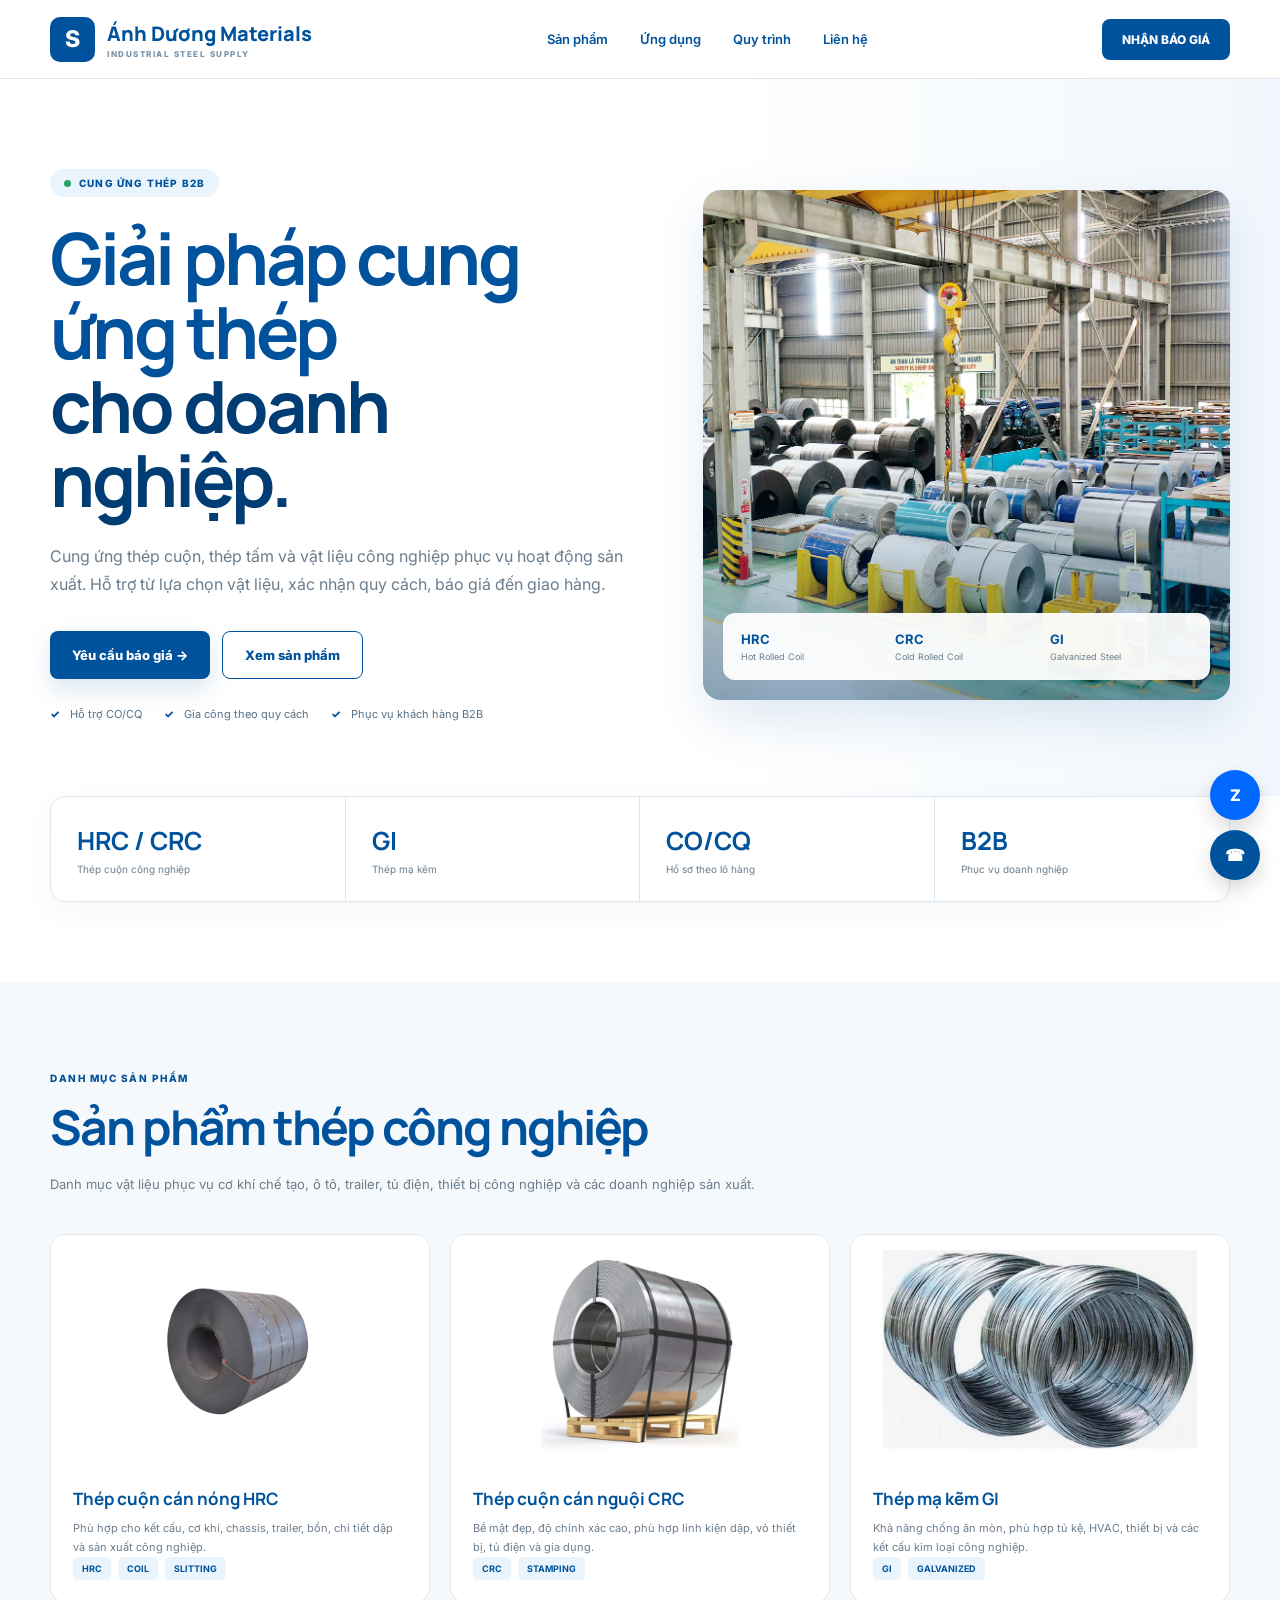
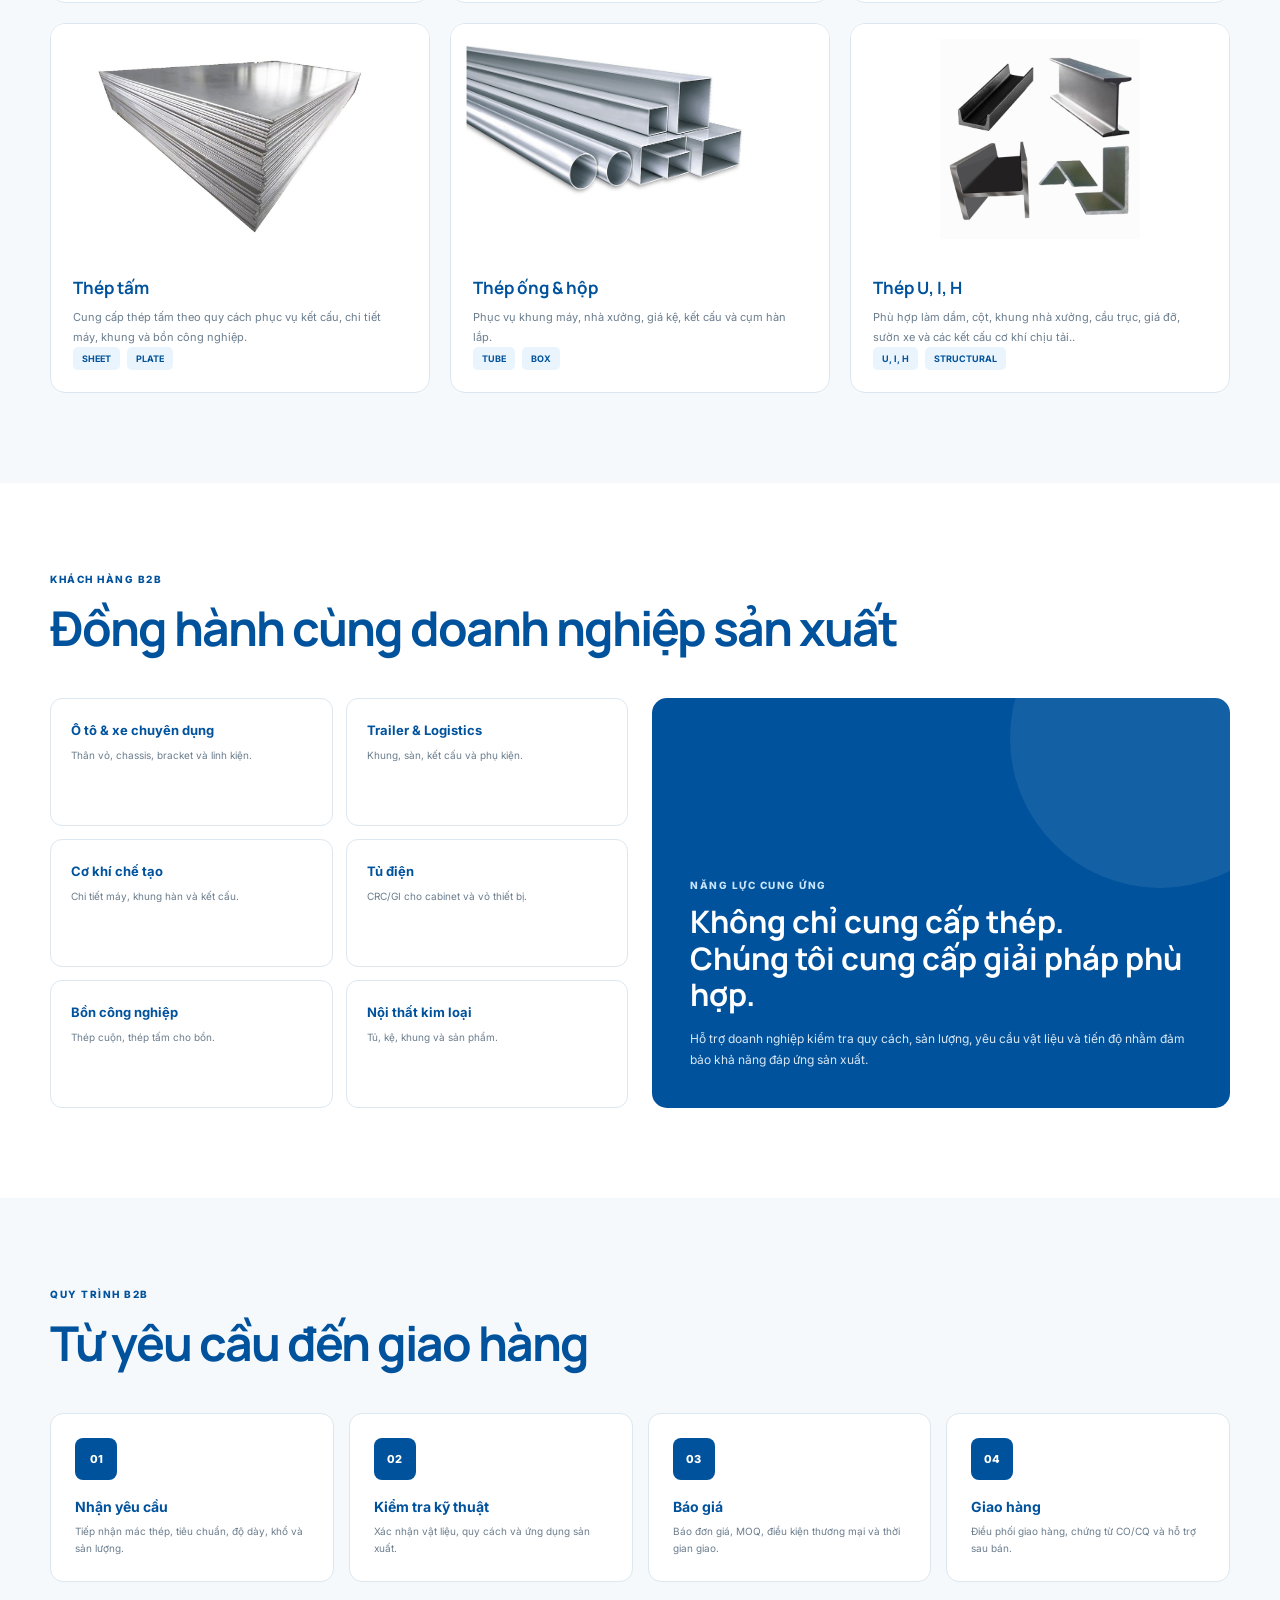
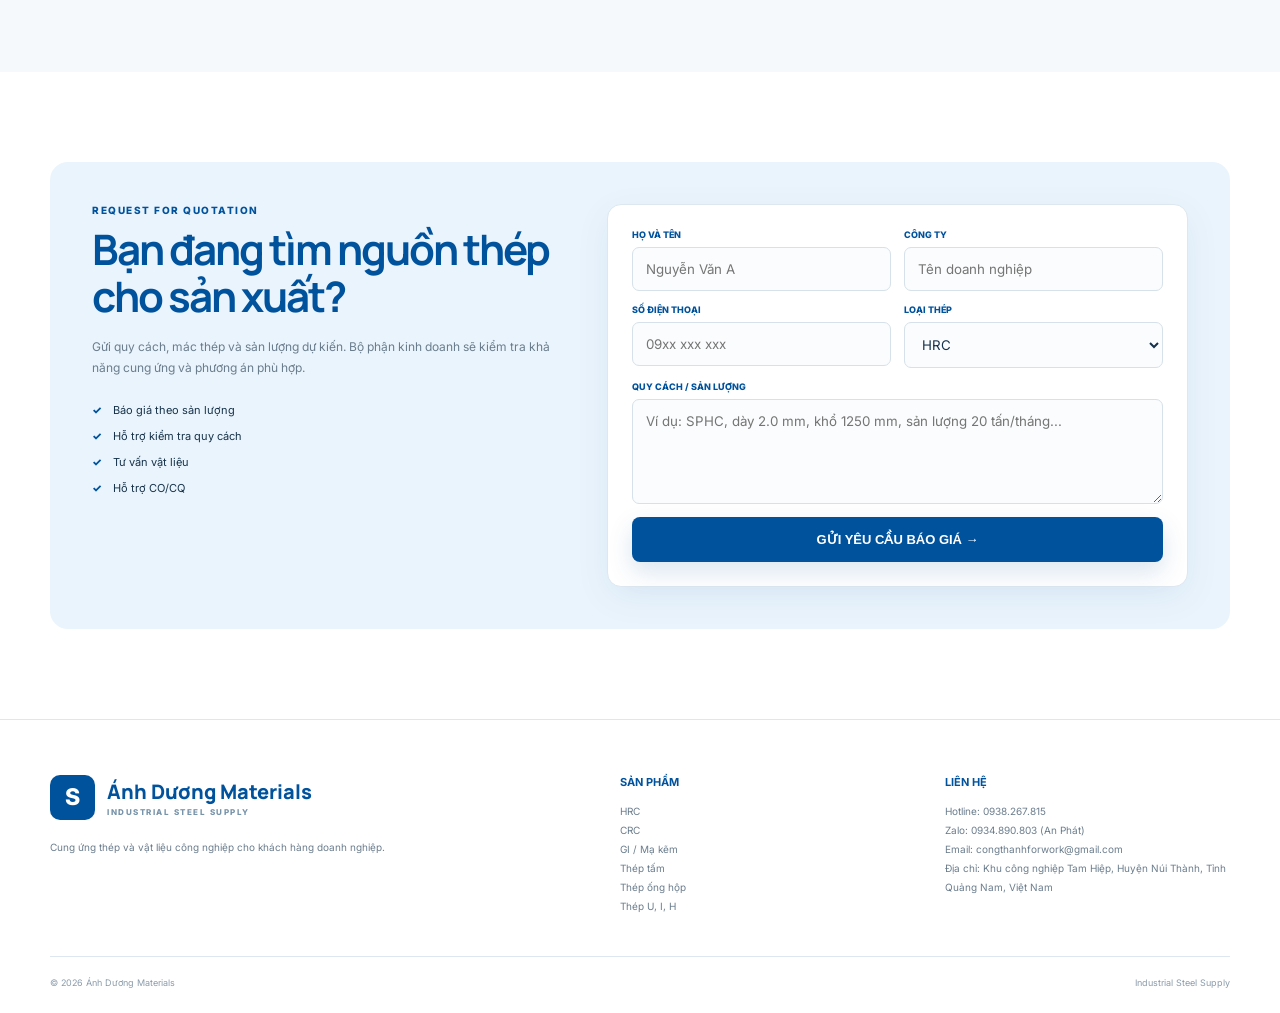
==== index.html @ 7724c4d0 "Khoi tao website Anh Duong Materials" ====
<!DOCTYPE html>
<html lang="vi">

<head>
    <meta charset="UTF-8">

    <meta
        name="viewport"
        content="width=device-width, initial-scale=1.0"
    >

    <title>
        Ánh Dương Materials | Cung ứng thép công nghiệp 
    </title>

    <link rel="stylesheet" href="image-style.css">

    <meta
        name="description"
        content="Cung ứng HRC, CRC, GI, thép tấm, thép ống hộp và gia công thép theo quy cách cho doanh nghiệp sản xuất."
    >

    <link
        rel="preconnect"
        href="https://fonts.googleapis.com"
    >

    <link
        rel="preconnect"
        href="https://fonts.gstatic.com"
        crossorigin
    >

    <link
        href="https://fonts.googleapis.com/css2?family=Inter:wght@400;500;600;700;800&family=Manrope:wght@600;700;800&display=swap"
        rel="stylesheet"
    >


    <style>

        /* ==============================
           MÀU CHỦ ĐẠO
        ============================== */

        :root {

            --primary: #00529C;

            --primary-dark: #003D74;

            --primary-light: #EAF4FC;

            --background: #FFFFFF;

            --section-bg: #F6F9FC;

            --text: #00529C;

            --dark-text: #16324A;

            --gray: #6B7D8D;

            --border: #DCE7EF;

            --white: #FFFFFF;

        }


        /* ==============================
           RESET
        ============================== */

        * {

            margin: 0;

            padding: 0;

            box-sizing: border-box;

        }


        html {

            scroll-behavior: smooth;

        }


        body {

            font-family: "Inter", sans-serif;

            background: var(--background);

            color: var(--text);

        }


        a {

            text-decoration: none;

            color: inherit;

        }


        img {

            display: block;

            max-width: 100%;

        }


        .container {

            width: min(
                1180px,
                calc(100% - 40px)
            );

            margin: auto;

        }



        /* ==============================
           HEADER
        ============================== */

        header {

            position: sticky;

            top: 0;

            z-index: 999;

            background: rgba(
                255,
                255,
                255,
                0.96
            );

            backdrop-filter: blur(15px);

            border-bottom:
                1px solid var(--border);

        }


        nav {

            height: 78px;

            display: flex;

            align-items: center;

            justify-content: space-between;

        }


        .brand {

            display: flex;

            align-items: center;

            gap: 12px;

        }


        .logo {

            width: 45px;

            height: 45px;

            border-radius: 10px;

            display: flex;

            justify-content: center;

            align-items: center;

            background: var(--primary);

            color: white;

            font-size: 23px;

            font-weight: 800;

        }


        .brand-name {

            font-family: "Manrope";

            font-size: 20px;

            font-weight: 800;

            color: var(--primary);

        }


        .brand-name small {

            display: block;

            margin-top: 2px;

            font-family: "Inter";

            font-size: 8px;

            letter-spacing: 1.5px;

            color: #7793AA;

        }


        .menu {

            display: flex;

            align-items: center;

            gap: 32px;

            font-size: 13px;

            font-weight: 600;

            color: var(--primary);

        }


        .menu a {

            transition: 0.2s;

        }


        .menu a:hover {

            color: var(--primary-dark);

        }


        .nav-button {

            background: var(--primary);

            color: white;

            padding: 13px 20px;

            border-radius: 8px;

            font-size: 12px;

            font-weight: 800;

            transition: 0.25s;

        }


        .nav-button:hover {

            background:
                var(--primary-dark);

        }



        /* ==============================
           HERO
        ============================== */

        .hero {

            padding:
                90px 0 75px;

            background:

                linear-gradient(
                    90deg,
                    #FFFFFF 0%,
                    #FFFFFF 55%,
                    #F1F7FC 100%
                );

        }


        .hero-grid {

            display: grid;

            grid-template-columns:
                1.05fr 0.95fr;

            gap: 70px;

            align-items: center;

        }


        .badge {

            display: inline-flex;

            align-items: center;

            gap: 8px;

            background:
                var(--primary-light);

            color: var(--primary);

            padding:
                8px 14px;

            border-radius:
                100px;

            font-size: 10px;

            font-weight: 800;

            letter-spacing: 1.2px;

        }


        .status-dot {

            width: 7px;

            height: 7px;

            background: #26A269;

            border-radius: 50%;

        }


        .hero h1 {

            margin-top: 24px;

            font-family: "Manrope";

            font-size:
                clamp(
                    44px,
                    6vw,
                    72px
                );

            line-height: 1.03;

            letter-spacing: -3px;

            color: var(--primary);

        }


        .hero-highlight {

            color:
                var(--primary-dark);

        }


        .hero-description {

            margin-top: 24px;

            max-width: 620px;

            font-size: 16px;

            line-height: 1.8;

            color: var(--gray);

        }


        .hero-buttons {

            display: flex;

            flex-wrap: wrap;

            gap: 12px;

            margin-top: 32px;

        }


        .btn {

            display: inline-flex;

            align-items: center;

            justify-content: center;

            border-radius: 8px;

            padding:
                15px 22px;

            font-size: 13px;

            font-weight: 800;

            transition: 0.25s;

        }


        .btn:hover {

            transform:
                translateY(-2px);

        }


        .btn-primary {

            background:
                var(--primary);

            color: white;

            box-shadow:
                0 10px 25px
                rgba(
                    0,
                    82,
                    156,
                    0.15
                );

        }


        .btn-primary:hover {

            background:
                var(--primary-dark);

        }


        .btn-secondary {

            border:
                1px solid var(--primary);

            color:
                var(--primary);

            background:
                white;

        }


        .trust {

            display: flex;

            flex-wrap: wrap;

            gap: 22px;

            margin-top: 28px;

            font-size: 11px;

            color: #587186;

        }


        .trust span::before {

            content: "✓";

            margin-right: 7px;

            color:
                var(--primary);

            font-weight: 800;

        }



        /* ==============================
           HÌNH HERO
        ============================== */

        .hero-image {

            height: 510px;

            overflow: hidden;

            position: relative;

            border-radius: 18px;

            background:
                #EEF5FA;

            box-shadow:
                0 20px 50px
                rgba(
                    0,
                    82,
                    156,
                    0.12
                );

        }


        .hero-image img {

            width: 100%;

            height: 100%;

            object-fit: cover;

        }


        .hero-image::after {

            content: "";

            position: absolute;

            inset: 0;

            background:

                linear-gradient(
                    to top,
                    rgba(
                        0,
                        58,
                        110,
                        0.45
                    ),
                    transparent 55%
                );

        }


        .hero-image-info {

            position: absolute;

            z-index: 2;

            left: 20px;

            right: 20px;

            bottom: 20px;

            background:
                rgba(
                    255,
                    255,
                    255,
                    0.94
                );

            border-radius: 12px;

            padding: 18px;

            display: grid;

            grid-template-columns:
                repeat(
                    3,
                    1fr
                );

            gap: 12px;

        }


        .hero-spec strong {

            display: block;

            color:
                var(--primary);

            font-size: 13px;

        }


        .hero-spec span {

            display: block;

            color: var(--gray);

            font-size: 9px;

            margin-top: 4px;

        }



        /* ==============================
           THÔNG SỐ
        ============================== */

        .metrics {

            padding: 0 0 80px;

        }


        .metric-grid {

            display: grid;

            grid-template-columns:
                repeat(
                    4,
                    1fr
                );

            border:
                1px solid var(--border);

            border-radius: 15px;

            overflow: hidden;

            background: white;

            box-shadow:
                0 10px 30px
                rgba(
                    27,
                    75,
                    110,
                    0.05
                );

        }


        .metric {

            padding: 26px;

            border-right:
                1px solid var(--border);

        }


        .metric:last-child {

            border-right: none;

        }


        .metric strong {

            display: block;

            font-family:
                "Manrope";

            font-size: 25px;

            color: var(--primary);

        }


        .metric span {

            margin-top: 5px;

            display: block;

            color: var(--gray);

            font-size: 10px;

        }



        /* ==============================
           SECTION
        ============================== */

        .section {

            padding: 90px 0;

        }


        .section-gray {

            background:
                var(--section-bg);

        }


        .small-title {

            color:
                var(--primary);

            font-size: 10px;

            font-weight: 800;

            letter-spacing: 1.5px;

            text-transform:
                uppercase;

        }


        .section h2 {

            margin-top: 10px;

            font-family:
                "Manrope";

            font-size:
                clamp(
                    32px,
                    4vw,
                    48px
                );

            letter-spacing: -2px;

            color:
                var(--primary);

        }


        .section-description {

            margin-top: 14px;

            max-width: 720px;

            line-height: 1.75;

            font-size: 13px;

            color: var(--gray);

        }



        /* ==============================
           SẢN PHẨM
        ============================== */

        .product-grid {

            display: grid;

            grid-template-columns:
                repeat(
                    3,
                    1fr
                );

            gap: 20px;

            margin-top: 38px;

        }


        .product {

            background: white;

            border:
                1px solid var(--border);

            border-radius: 15px;

            overflow: hidden;

            transition: 0.3s;

        }


        .product:hover {

            transform:
                translateY(-6px);

            box-shadow:
                0 15px 35px
                rgba(
                    0,
                    82,
                    156,
                    0.10
                );

            border-color:
                #A7C9E4;

        }


        .product-image {

            height: 210px;

            overflow: hidden;

            background:
                #EFF5F9;

        }


        .product-image img {

            width: 100%;

            height: 100%;

            object-fit: cover;

            transition:
                0.4s;

        }


        .product:hover
        .product-image img {

            transform:
                scale(1.05);

        }


        .product-content {

            padding: 22px;

        }


        .product h3 {

            font-family:
                "Manrope";

            font-size: 17px;

            color:
                var(--primary);

        }


        .product p {

            color: var(--gray);

            font-size: 11px;

            line-height: 1.75;

            margin-top: 9px;

        }


        .tags {

            display: flex;

            flex-wrap: wrap;

            gap: 7px;

            margin-top: 17px;

        }


        .tag {

            background:
                var(--primary-light);

            color:
                var(--primary);

            padding:
                6px 9px;

            border-radius: 5px;

            font-size: 9px;

            font-weight: 700;

        }



        /* ==============================
           KHÁCH HÀNG
        ============================== */

        .industry-grid {

            display: grid;

            grid-template-columns:
                1fr 1fr;

            gap: 24px;

            margin-top: 38px;

        }


        .industry-list {

            display: grid;

            grid-template-columns:
                repeat(
                    2,
                    1fr
                );

            gap: 13px;

        }


        .industry {

            background: white;

            border:
                1px solid var(--border);

            border-radius: 12px;

            padding: 20px;

        }


        .industry strong {

            color:
                var(--primary);

            font-size: 13px;

        }


        .industry p {

            margin-top: 8px;

            font-size: 10px;

            line-height: 1.65;

            color: var(--gray);

        }



        /* ==============================
           BOX NĂNG LỰC
        ============================== */

        .capability {

            min-height: 410px;

            padding: 38px;

            display: flex;

            flex-direction: column;

            justify-content: flex-end;

            border-radius: 15px;

            background:
                var(--primary);

            color: white;

            position: relative;

            overflow: hidden;

        }


        .capability::before {

            content: "";

            width: 300px;

            height: 300px;

            position: absolute;

            top: -110px;

            right: -80px;

            border-radius: 50%;

            background:
                rgba(
                    255,
                    255,
                    255,
                    0.08
                );

        }


        .capability
        .small-title {

            color:
                #C8E4F8;

        }


        .capability h3 {

            margin-top: 12px;

            font-family:
                "Manrope";

            font-size: 31px;

            line-height: 1.18;

            color: white;

            position: relative;

            z-index: 2;

        }


        .capability p {

            color:
                #D8E7F3;

            margin-top: 15px;

            font-size: 12px;

            line-height: 1.75;

            position: relative;

            z-index: 2;

        }



        /* ==============================
           QUY TRÌNH
        ============================== */

        .process-grid {

            display: grid;

            grid-template-columns:
                repeat(
                    4,
                    1fr
                );

            gap: 15px;

            margin-top: 38px;

        }


        .step {

            padding: 24px;

            border:
                1px solid var(--border);

            border-radius: 13px;

            background: white;

        }


        .step-number {

            width: 42px;

            height: 42px;

            border-radius: 8px;

            display: flex;

            align-items: center;

            justify-content: center;

            background:
                var(--primary);

            color: white;

            font-size: 11px;

            font-weight: 800;

        }


        .step h3 {

            margin-top: 18px;

            font-size: 14px;

            color:
                var(--primary);

        }


        .step p {

            margin-top: 8px;

            font-size: 10px;

            line-height: 1.7;

            color:
                var(--gray);

        }



        /* ==============================
           FORM BÁO GIÁ
        ============================== */

        .quote-box {

            padding: 42px;

            display: grid;

            grid-template-columns:
                0.9fr 1.1fr;

            gap: 40px;

            background:
                var(--primary-light);

            border-radius: 18px;

        }


        .quote-text h2 {

            font-family:
                "Manrope";

            font-size: 42px;

            line-height: 1.12;

            color:
                var(--primary);

        }


        .quote-text p {

            margin-top: 16px;

            line-height: 1.75;

            font-size: 12px;

            color: var(--gray);

        }


        .quote-benefits {

            margin-top: 25px;

            display: grid;

            gap: 12px;

            font-size: 11px;

            color:
                var(--dark-text);

        }


        .quote-benefits div::before {

            content: "✓";

            color:
                var(--primary);

            font-weight: 800;

            margin-right: 8px;

        }


        form {

            background: white;

            padding: 24px;

            border-radius: 14px;

            border:
                1px solid var(--border);

            display: grid;

            grid-template-columns:
                1fr 1fr;

            gap: 13px;

            box-shadow:
                0 10px 35px
                rgba(
                    0,
                    82,
                    156,
                    0.07
                );

        }


        .field {

            display: flex;

            flex-direction: column;

            gap: 7px;

        }


        .full {

            grid-column:
                1 / -1;

        }


        label {

            color:
                var(--primary);

            font-size: 9px;

            font-weight: 800;

        }


        input,
        select,
        textarea {

            width: 100%;

            padding: 13px;

            outline: none;

            border:
                1px solid #D6E1E9;

            border-radius: 7px;

            background:
                #FAFCFD;

            font-family:
                inherit;

            color:
                var(--dark-text);

        }


        input:focus,
        select:focus,
        textarea:focus {

            border-color:
                var(--primary);

            background: white;

        }


        textarea {

            min-height: 105px;

            resize: vertical;

        }


        form button {

            grid-column:
                1 / -1;

            border: none;

            cursor: pointer;

        }



        /* ==============================
           FOOTER
        ============================== */

        footer {

            padding:
                55px 0 25px;

            background: white;

            border-top:
                1px solid var(--border);

        }


        .footer-grid {

            display: grid;

            grid-template-columns:
                1.3fr 0.7fr 0.7fr;

            gap: 40px;

        }


        footer h4 {

            color:
                var(--primary);

            margin-bottom: 13px;

            font-size: 11px;

        }


        footer p,
        footer a {

            color: var(--gray);

            font-size: 10px;

            line-height: 1.9;

        }


        .copyright {

            margin-top: 40px;

            padding-top: 20px;

            border-top:
                1px solid var(--border);

            display: flex;

            justify-content:
                space-between;

            color: #8A9BAB;

            font-size: 9px;

        }



        /* ==============================
           NÚT NỔI
        ============================== */

        .floating {

            position: fixed;

            z-index: 999;

            right: 20px;

            bottom: 20px;

            display: grid;

            gap: 10px;

        }


        .float-button {

            width: 50px;

            height: 50px;

            border-radius: 50%;

            display: flex;

            align-items: center;

            justify-content: center;

            color: white;

            font-weight: 800;

            box-shadow:
                0 8px 20px
                rgba(
                    0,
                    0,
                    0,
                    0.15
                );

        }


        .zalo {

            background:
                #0068FF;

        }


        .phone {

            background:
                var(--primary);

        }



        /* ==============================
           MOBILE
        ============================== */

        @media (
            max-width: 900px
        ) {

            .menu {

                display: none;

            }


            .hero-grid,
            .industry-grid,
            .quote-box {

                grid-template-columns:
                    1fr;

            }


            .product-grid {

                grid-template-columns:
                    repeat(
                        2,
                        1fr
                    );

            }


            .process-grid {

                grid-template-columns:
                    repeat(
                        2,
                        1fr
                    );

            }


            .metric-grid {

                grid-template-columns:
                    repeat(
                        2,
                        1fr
                    );

            }

        }


        @media (
            max-width: 600px
        ) {

            .container {

                width:
                    calc(
                        100% - 24px
                    );

            }


            .nav-button {

                display: none;

            }


            .hero {

                padding-top:
                    55px;

            }


            .hero h1 {

                font-size: 43px;

                letter-spacing:
                    -2px;

            }


            .hero-image {

                height: 400px;

            }


            .hero-image-info {

                grid-template-columns:
                    1fr;

            }


            .product-grid,
            .industry-list,
            .process-grid,
            .metric-grid,
            .footer-grid {

                grid-template-columns:
                    1fr;

            }


            .metric {

                border-right: none;

                border-bottom:
                    1px solid var(--border);

            }


            .quote-box {

                padding: 24px;

            }


            form {

                grid-template-columns:
                    1fr;

            }


            .field {

                grid-column:
                    1 / -1;

            }


            .copyright {

                flex-direction:
                    column;

                gap: 8px;

            }

        }
        .industry,
.product,
.step {
    transition:
        transform 0.25s ease,
        box-shadow 0.25s ease;
}

.industry:hover,
.product:hover,
.step:hover {
    transform: translateY(-8px);

    box-shadow:
        0 18px 35px
        rgba(0, 82, 156, 0.12);
}

    </style>
    <link rel="stylesheet" href="image-style.css">

</head>


<body>


<!-- HEADER -->

<header>

    <div class="container">

        <nav>

            <a
                href="#"
                class="brand"
            >

                <div class="logo">
                    S
                </div>

                <div class="brand-name">

                    Ánh Dương Materials

                    <small>
                        INDUSTRIAL STEEL SUPPLY
                    </small>

                </div>

            </a>


            <div class="menu">

                <a href="#products">
                    Sản phẩm
                </a>

                <a href="#industries">
                    Ứng dụng
                </a>

                <a href="#process">
                    Quy trình
                </a>

                <a href="#quote">
                    Liên hệ
                </a>

            </div>


            <a
                href="#quote"
                class="nav-button"
            >
                NHẬN BÁO GIÁ
            </a>

        </nav>

    </div>

</header>



<!-- HERO -->

<section class="hero">

    <div
        class="container hero-grid"
    >


        <div>

            <div class="badge">

                <div
                    class="status-dot"
                ></div>

                CUNG ỨNG THÉP B2B

            </div>


            <h1>

                Giải pháp cung ứng thép

                <br>

                <span
                    class="hero-highlight"
                >
                    cho doanh nghiệp.
                </span>

            </h1>


            <p
                class="hero-description"
            >

                Cung ứng thép cuộn,
                thép tấm và vật liệu
                công nghiệp phục vụ
                hoạt động sản xuất.

                Hỗ trợ từ lựa chọn
                vật liệu, xác nhận
                quy cách, báo giá
                đến giao hàng.

            </p>


            <div
                class="hero-buttons"
            >

                <a
                    href="#quote"
                    class="btn btn-primary"
                >
                    Yêu cầu báo giá →
                </a>


                <a
                    href="#products"
                    class="btn btn-secondary"
                >
                    Xem sản phẩm
                </a>

            </div>


            <div class="trust">

                <span>
                    Hỗ trợ CO/CQ
                </span>

                <span>
                    Gia công theo quy cách
                </span>

                <span>
                    Phục vụ khách hàng B2B
                </span>

            </div>

        </div>



        <!--
            ĐẶT ẢNH HERO VÀO:
            images/hero-steel.jpg
        -->

        <div class="hero-image">

            <img
                src="images/tccn.jpg"
                alt="Thép cuộn công nghiệp"
            >


            <div
                class="hero-image-info"
            >

                <div
                    class="hero-spec"
                >

                    <strong>
                        HRC
                    </strong>

                    <span>
                        Hot Rolled Coil
                    </span>

                </div>


                <div
                    class="hero-spec"
                >

                    <strong>
                        CRC
                    </strong>

                    <span>
                        Cold Rolled Coil
                    </span>

                </div>


                <div
                    class="hero-spec"
                >

                    <strong>
                        GI
                    </strong>

                    <span>
                        Galvanized Steel
                    </span>

                </div>

            </div>

        </div>

    </div>

</section>



<!-- THÔNG SỐ -->

<section class="metrics">

    <div class="container">

        <div class="metric-grid">


            <div class="metric">

                <strong>
                    HRC / CRC
                </strong>

                <span>
                    Thép cuộn công nghiệp
                </span>

            </div>


            <div class="metric">

                <strong>
                    GI
                </strong>

                <span>
                    Thép mạ kẽm
                </span>

            </div>


            <div class="metric">

                <strong>
                    CO/CQ
                </strong>

                <span>
                    Hồ sơ theo lô hàng
                </span>

            </div>


            <div class="metric">

                <strong>
                    B2B
                </strong>

                <span>
                    Phục vụ doanh nghiệp
                </span>

            </div>

        </div>

    </div>

</section>



<!-- SẢN PHẨM -->

<section
    class="section section-gray"
    id="products"
>

    <div class="container">


        <div class="small-title">

            DANH MỤC SẢN PHẨM

        </div>


        <h2>

            Sản phẩm thép công nghiệp

        </h2>


        <p
            class="section-description"
        >

            Danh mục vật liệu phục vụ
            cơ khí chế tạo, ô tô,
            trailer, tủ điện,
            thiết bị công nghiệp
            và các doanh nghiệp sản xuất.

        </p>


        <div class="product-grid">


            <!-- HRC -->

            <div class="product">

                <div
                    class="product-image"
                >

                    <img
                        src="images/hrc.png"
                        alt="Thép cuộn cán nóng HRC"
                    >

                </div>


                <div
                    class="product-content"
                >

                    <h3>
                        Thép cuộn cán nóng HRC
                    </h3>

                    <p>

                        Phù hợp cho kết cấu,
                        cơ khí, chassis,
                        trailer, bồn,
                        chi tiết dập
                        và sản xuất công nghiệp.

                    </p>


                    <div class="tags">

                        <div class="tag">
                            HRC
                        </div>

                        <div class="tag">
                            COIL
                        </div>

                        <div class="tag">
                            SLITTING
                        </div>

                    </div>

                </div>

            </div>



            <!-- CRC -->

            <div class="product">

                <div
                    class="product-image"
                >

                    <img
                        src="images/crc.jpg"
                        alt="Thép cuộn cán nguội CRC"
                    >

                </div>


                <div
                    class="product-content"
                >

                    <h3>
                        Thép cuộn cán nguội CRC
                    </h3>

                    <p>

                        Bề mặt đẹp,
                        độ chính xác cao,
                        phù hợp linh kiện dập,
                        vỏ thiết bị,
                        tủ điện và gia dụng.

                    </p>


                    <div class="tags">

                        <div class="tag">
                            CRC
                        </div>

                        <div class="tag">
                            STAMPING
                        </div>

                    </div>

                </div>

            </div>



            <!-- GI -->

            <div class="product">

                <div
                    class="product-image"
                >

                    <img
                        src="images/thepmakem.jpg"
                        alt="Thép mạ kẽm GI"
                    >

                </div>


                <div
                    class="product-content"
                >

                    <h3>
                        Thép mạ kẽm GI
                    </h3>

                    <p>

                        Khả năng chống ăn mòn,
                        phù hợp tủ kệ,
                        HVAC, thiết bị
                        và các kết cấu
                        kim loại công nghiệp.

                    </p>


                    <div class="tags">

                        <div class="tag">
                            GI
                        </div>

                        <div class="tag">
                            GALVANIZED
                        </div>

                    </div>

                </div>

            </div>



            <!-- THÉP TẤM -->

            <div class="product">

                <div
                    class="product-image"
                >

                    <img
                        src="images/theptam.jpg"
                        alt="Thép tấm công nghiệp"
                    >

                </div>


                <div
                    class="product-content"
                >

                    <h3>
                        Thép tấm
                    </h3>

                    <p>

                        Cung cấp thép tấm
                        theo quy cách
                        phục vụ kết cấu,
                        chi tiết máy,
                        khung và bồn công nghiệp.

                    </p>


                    <div class="tags">

                        <div class="tag">
                            SHEET
                        </div>

                        <div class="tag">
                            PLATE
                        </div>

                    </div>

                </div>

            </div>



            <!-- ỐNG HỘP -->

            <div class="product">

                <div
                    class="product-image"
                >

                    <img
                        src="images/theponghop.jpg"
                        alt="Thép ống hộp"
                    >

                </div>


                <div
                    class="product-content"
                >

                    <h3>
                        Thép ống & hộp
                    </h3>

                    <p>

                        Phục vụ khung máy,
                        nhà xưởng,
                        giá kệ,
                        kết cấu và
                        cụm hàn lắp.

                    </p>


                    <div class="tags">

                        <div class="tag">
                            TUBE
                        </div>

                        <div class="tag">
                            BOX
                        </div>

                    </div>

                </div>

            </div>



            <!-- THÉP U, I, H -->

            <div class="product">

                <div
                    class="product-image"
                >

                    <img
                        src="images/uih.png"
                        alt="Thép U, I, H"
                    >

                </div>


                <div
                    class="product-content"
                >

                    <h3>
                        Thép U, I, H
                    </h3>

                    <p>

                        Phù hợp làm dầm, cột, khung nhà xưởng, cầu trục, giá đỡ, sườn xe và các kết cấu cơ khí chịu tải..

                    </p>


                    <div class="tags">

                        <div class="tag">
                            U, I, H
                        </div>

                        <div class="tag">
                            STRUCTURAL
                        </div>

                    </div>

                </div>

            </div>

        </div>

    </div>

</section>



<!-- NGÀNH -->

<section
    class="section"
    id="industries"
>

    <div class="container">


        <div class="small-title">

            KHÁCH HÀNG B2B

        </div>


        <h2>

            Đồng hành cùng doanh nghiệp sản xuất

        </h2>


        <div class="industry-grid">


            <div class="industry-list">


                <div class="industry">

                    <strong>
                        Ô tô & xe chuyên dụng
                    </strong>

                    <p>
                        Thân vỏ, chassis,
                        bracket và linh kiện.
                    </p>

                </div>


                <div class="industry">

                    <strong>
                        Trailer & Logistics
                    </strong>

                    <p>
                        Khung, sàn,
                        kết cấu và phụ kiện.
                    </p>

                </div>


                <div class="industry">

                    <strong>
                        Cơ khí chế tạo
                    </strong>

                    <p>
                        Chi tiết máy,
                        khung hàn và kết cấu.
                    </p>

                </div>


                <div class="industry">

                    <strong>
                        Tủ điện
                    </strong>

                    <p>
                        CRC/GI cho cabinet
                        và vỏ thiết bị.
                    </p>

                </div>


                <div class="industry">

                    <strong>
                        Bồn công nghiệp
                    </strong>

                    <p>
                        Thép cuộn,
                        thép tấm cho bồn.
                    </p>

                </div>


                <div class="industry">

                    <strong>
                        Nội thất kim loại
                    </strong>

                    <p>
                        Tủ, kệ,
                        khung và sản phẩm.
                    </p>

                </div>

            </div>



            <div class="capability">

                <div class="small-title">

                    NĂNG LỰC CUNG ỨNG

                </div>


                <h3>

                    Không chỉ cung cấp thép.

                    <br>

                    Chúng tôi cung cấp
                    giải pháp phù hợp.

                </h3>


                <p>

                    Hỗ trợ doanh nghiệp
                    kiểm tra quy cách,
                    sản lượng,
                    yêu cầu vật liệu
                    và tiến độ nhằm
                    đảm bảo khả năng
                    đáp ứng sản xuất.

                </p>

            </div>

        </div>

    </div>

</section>



<!-- QUY TRÌNH -->

<section
    class="section section-gray"
    id="process"
>

    <div class="container">


        <div class="small-title">

            QUY TRÌNH B2B

        </div>


        <h2>

            Từ yêu cầu đến giao hàng

        </h2>


        <div class="process-grid">


            <div class="step">

                <div class="step-number">
                    01
                </div>

                <h3>
                    Nhận yêu cầu
                </h3>

                <p>

                    Tiếp nhận mác thép,
                    tiêu chuẩn,
                    độ dày,
                    khổ và sản lượng.

                </p>

            </div>


            <div class="step">

                <div class="step-number">
                    02
                </div>

                <h3>
                    Kiểm tra kỹ thuật
                </h3>

                <p>

                    Xác nhận vật liệu,
                    quy cách và ứng dụng
                    sản xuất.

                </p>

            </div>


            <div class="step">

                <div class="step-number">
                    03
                </div>

                <h3>
                    Báo giá
                </h3>

                <p>

                    Báo đơn giá,
                    MOQ,
                    điều kiện thương mại
                    và thời gian giao.

                </p>

            </div>


            <div class="step">

                <div class="step-number">
                    04
                </div>

                <h3>
                    Giao hàng
                </h3>

                <p>

                    Điều phối giao hàng,
                    chứng từ CO/CQ
                    và hỗ trợ sau bán.

                </p>

            </div>

        </div>

    </div>

</section>



<!-- BÁO GIÁ -->

<section
    class="section"
    id="quote"
>

    <div class="container">


        <div class="quote-box">


            <div class="quote-text">

                <div class="small-title">

                    REQUEST FOR QUOTATION

                </div>


                <h2>

                    Bạn đang tìm
                    nguồn thép cho sản xuất?

                </h2>


                <p>

                    Gửi quy cách,
                    mác thép và
                    sản lượng dự kiến.

                    Bộ phận kinh doanh
                    sẽ kiểm tra khả năng
                    cung ứng và
                    phương án phù hợp.

                </p>


                <div
                    class="quote-benefits"
                >

                    <div>
                        Báo giá theo sản lượng
                    </div>

                    <div>
                        Hỗ trợ kiểm tra quy cách
                    </div>

                    <div>
                        Tư vấn vật liệu
                    </div>

                    <div>
                        Hỗ trợ CO/CQ
                    </div>

                </div>

            </div>



            <form id="rfqForm">


                <div class="field">

                    <label>
                        HỌ VÀ TÊN
                    </label>

                    <input
                        type="text"
                        placeholder="Nguyễn Văn A"
                        required
                    >

                </div>


                <div class="field">

                    <label>
                        CÔNG TY
                    </label>

                    <input
                        type="text"
                        placeholder="Tên doanh nghiệp"
                        required
                    >

                </div>


                <div class="field">

                    <label>
                        SỐ ĐIỆN THOẠI
                    </label>

                    <input
                        type="tel"
                        placeholder="09xx xxx xxx"
                        required
                    >

                </div>


                <div class="field">

                    <label>
                        LOẠI THÉP
                    </label>

                    <select>

                        <option>
                            HRC
                        </option>

                        <option>
                            CRC
                        </option>

                        <option>
                            GI / Mạ kẽm
                        </option>

                        <option>
                            Thép tấm
                        </option>

                        <option>
                            Thép ống / hộp
                        </option>

                        <option>
                            Thép U, I, H
                        </option>

                        <option>
                            Khác
                        </option>


                    </select>

                </div>


                <div
                    class="field full"
                >

                    <label>
                        QUY CÁCH / SẢN LƯỢNG
                    </label>

                    <textarea
                        placeholder="Ví dụ: SPHC, dày 2.0 mm, khổ 1250 mm, sản lượng 20 tấn/tháng..."
                    ></textarea>

                </div>


                <button
                    type="submit"
                    class="btn btn-primary"
                >

                    GỬI YÊU CẦU BÁO GIÁ →

                </button>

            </form>

        </div>

    </div>

</section>



<!-- FOOTER -->

<footer>

    <div class="container">


        <div class="footer-grid">


            <div>

                <div class="brand">

                    <div class="logo">
                        S
                    </div>

                    <div class="brand-name">

                    Ánh Dương Materials

                        <small>
                            INDUSTRIAL STEEL SUPPLY
                        </small>

                    </div>

                </div>


                <p
                    style="
                        margin-top: 18px;
                        max-width: 360px;
                    "
                >

                    Cung ứng thép
                    và vật liệu công nghiệp
                    cho khách hàng doanh nghiệp.

                </p>

            </div>



            <div>

                <h4>
                    SẢN PHẨM
                </h4>

                <p>

                    HRC

                    <br>

                    CRC

                    <br>

                    GI / Mạ kẽm

                    <br>

                    Thép tấm

                    <br>

                    Thép ống hộp

                    <br>
                    Thép U, I, H 

                </p>

            </div>



            <div>

                <h4>
                    LIÊN HỆ
                </h4>

                <p>

                    Hotline:
                    0938.267.815

                    <br>

                    Zalo:
                    0934.890.803 (An Phát)
                

                    <br>

                    Email:
                    congthanhforwork@gmail.com

                    <br>

                    Địa chỉ: Khu công nghiệp Tam Hiệp, Huyện Núi Thành, Tỉnh Quảng Nam, Việt Nam

                </p>

            </div>

        </div>


        <div class="copyright">

            <span>
                © 2026 Ánh Dương Materials
            </span>

            <span>
                Industrial Steel Supply
            </span>

        </div>

    </div>

</footer>



<!-- NÚT LIÊN HỆ -->

<div class="floating">

    <a
        href="#quote"
        class="float-button zalo"
        title="Zalo"
    >
        Z
    </a>


    <a
        href="tel:0938267815"
        class="float-button phone"
        title="Gọi điện"
    >
        ☎
    </a>

</div>



<script>

    const form =
        document.getElementById(
            "rfqForm"
        );


    form.addEventListener(
        "submit",

        function(event) {

            event.preventDefault();

            alert(
                "Đã nhận yêu cầu báo giá!\n\n" 
                
            );

        }
    );

</script>


</body>

</html>
---- image-style.css ----
/* KHUNG ẢNH CHUNG CHO TOÀN BỘ SẢN PHẨM */

.product-image {
    width: 100%;
    height: 230px;

    display: flex;
    align-items: center;
    justify-content: center;

    overflow: hidden;

    background: #ffffff;

    padding: 15px;
}


/* TẤT CẢ ẢNH SẢN PHẨM */

.product-image img {
    width: 100%;
    height: 100%;

    object-fit: contain;
    object-position: center;

    display: block;

    transition: transform 0.3s ease;
}


/* HOVER */

.product:hover .product-image img {
    transform: scale(1.04);
}


/* CARD SẢN PHẨM CÙNG KÍCH THƯỚC */

.product {
    display: flex;
    flex-direction: column;

    height: 100%;

    overflow: hidden;
}


/* PHẦN NỘI DUNG */

.product-content {
    display: flex;
    flex-direction: column;

    flex: 1;
}


/* TAG LUÔN NẰM CUỐI CARD */

.tags {
    margin-top: auto;
}
---- image-style.css ----
/* KHUNG ẢNH CHUNG CHO TOÀN BỘ SẢN PHẨM */

.product-image {
    width: 100%;
    height: 230px;

    display: flex;
    align-items: center;
    justify-content: center;

    overflow: hidden;

    background: #ffffff;

    padding: 15px;
}


/* TẤT CẢ ẢNH SẢN PHẨM */

.product-image img {
    width: 100%;
    height: 100%;

    object-fit: contain;
    object-position: center;

    display: block;

    transition: transform 0.3s ease;
}


/* HOVER */

.product:hover .product-image img {
    transform: scale(1.04);
}


/* CARD SẢN PHẨM CÙNG KÍCH THƯỚC */

.product {
    display: flex;
    flex-direction: column;

    height: 100%;

    overflow: hidden;
}


/* PHẦN NỘI DUNG */

.product-content {
    display: flex;
    flex-direction: column;

    flex: 1;
}


/* TAG LUÔN NẰM CUỐI CARD */

.tags {
    margin-top: auto;
}
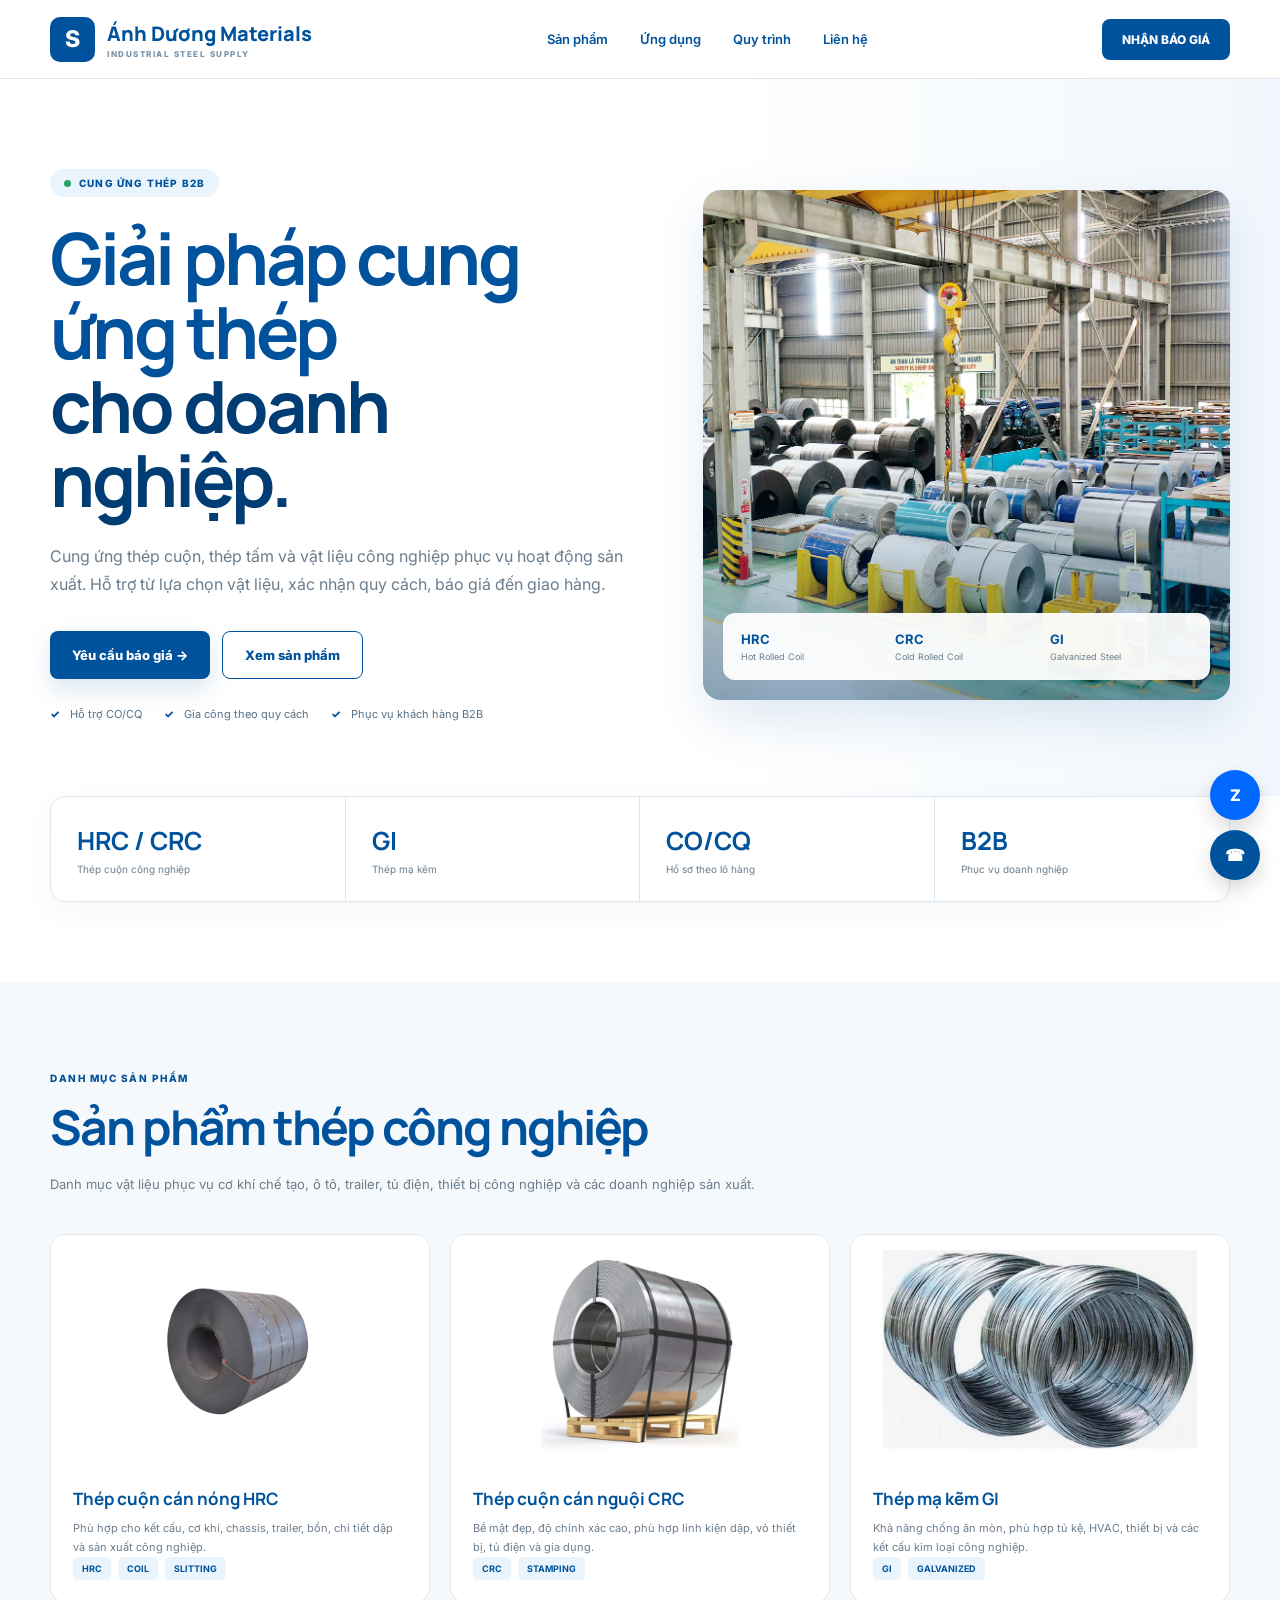
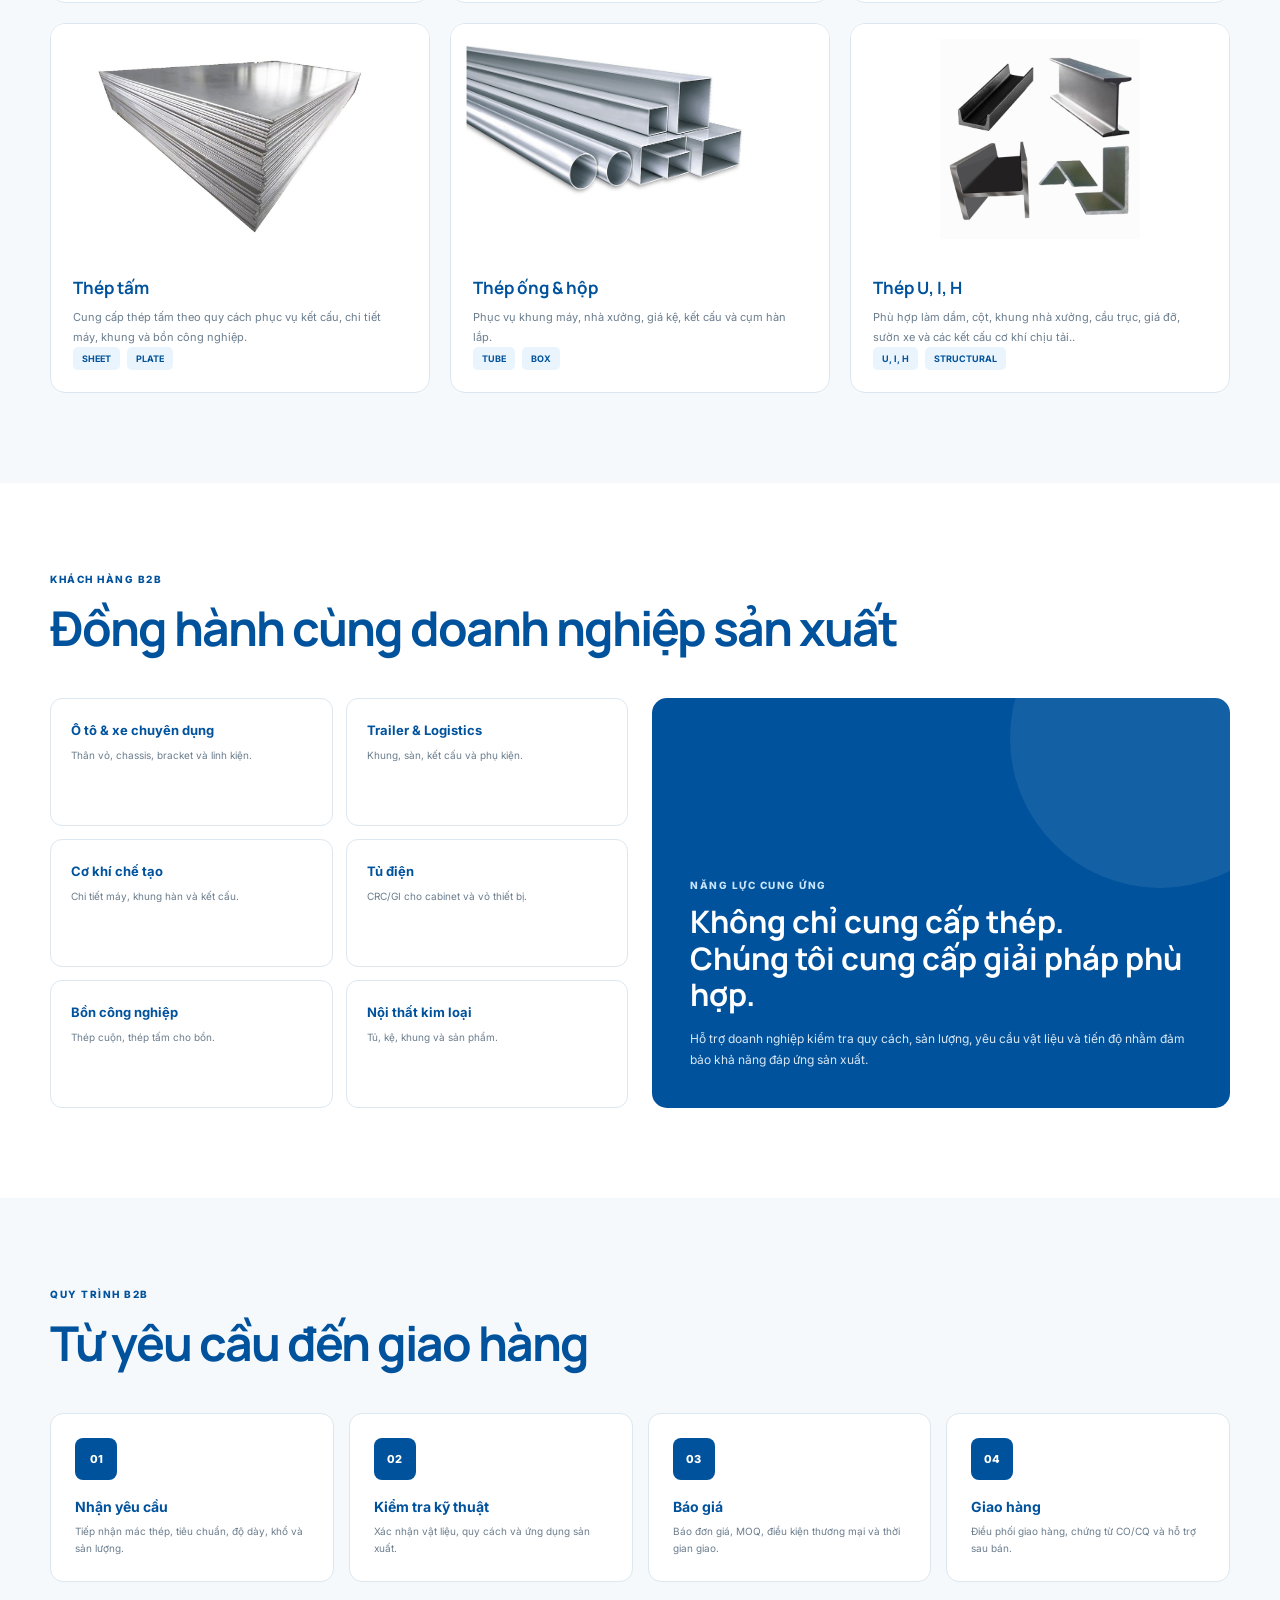
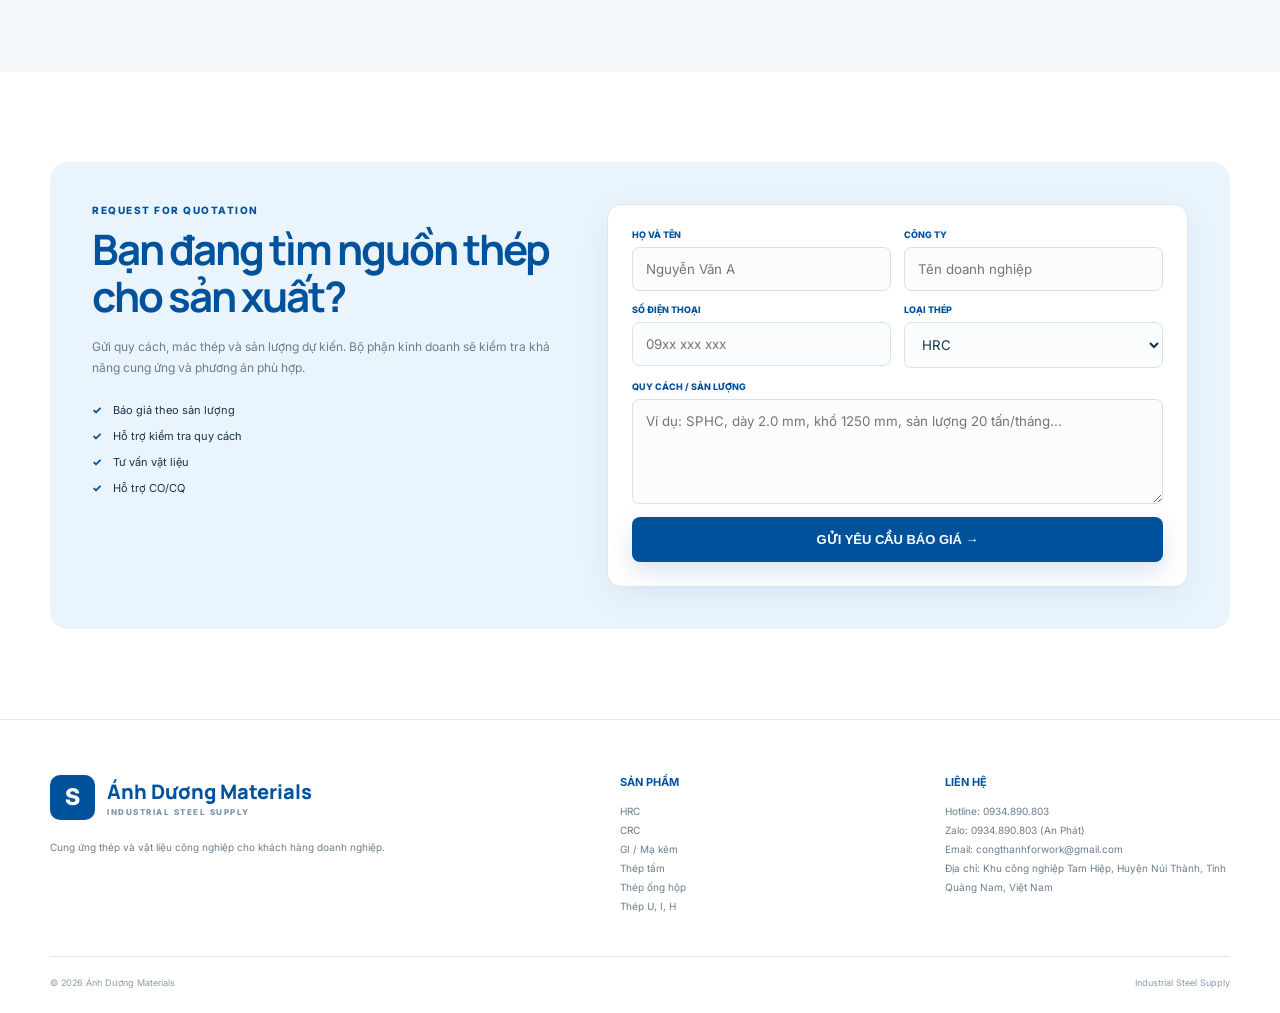
==== commit 1788a48f: "Cap nhat so dien thoai" ====
--- a/index.html
+++ b/index.html
@@ -3018,7 +3018,7 @@
                 <p>
 
                     Hotline:
-                    0938.267.815
+                    0934.890.803
 
                     <br>
 
@@ -3074,7 +3074,7 @@
 
 
     <a
-        href="tel:0938267815"
+        href="tel:0934890803"
         class="float-button phone"
         title="Gọi điện"
     >
@@ -3113,4 +3113,5 @@
 
 </body>
 
-</html>+</html>
+
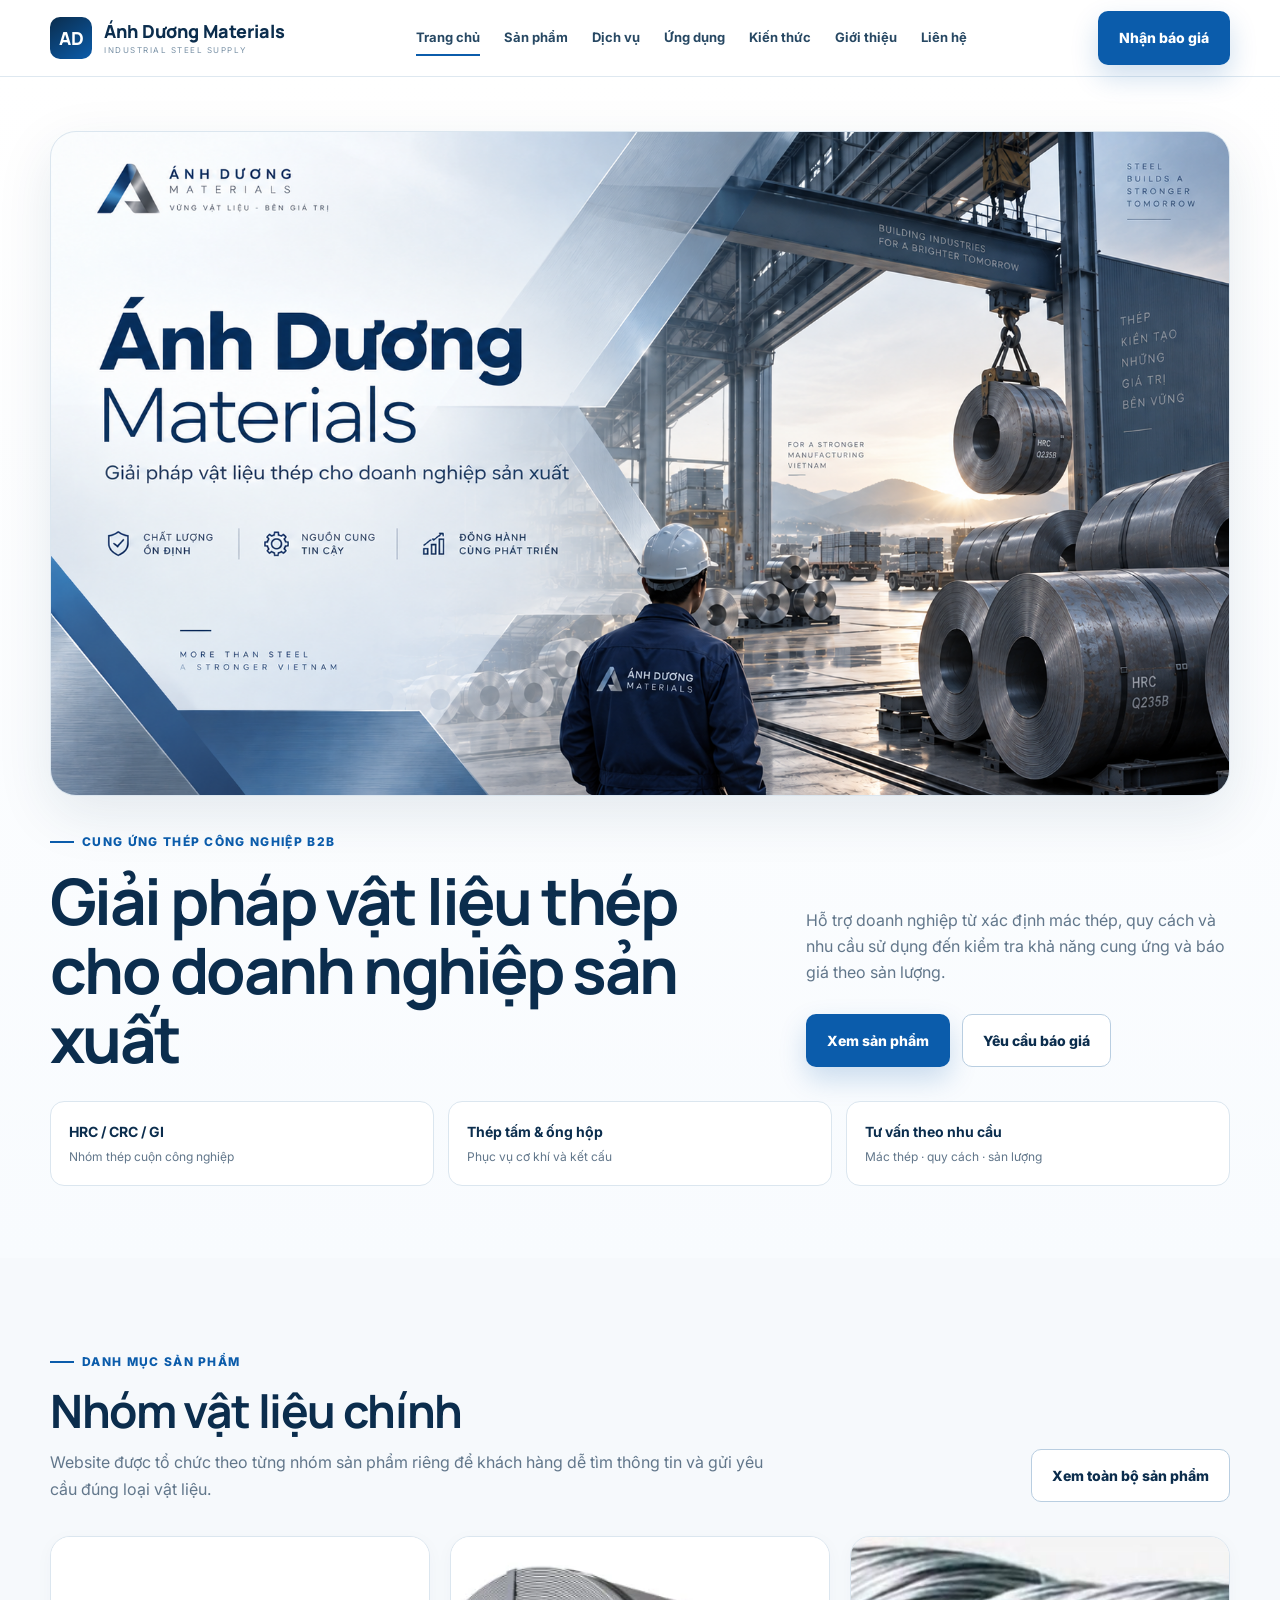
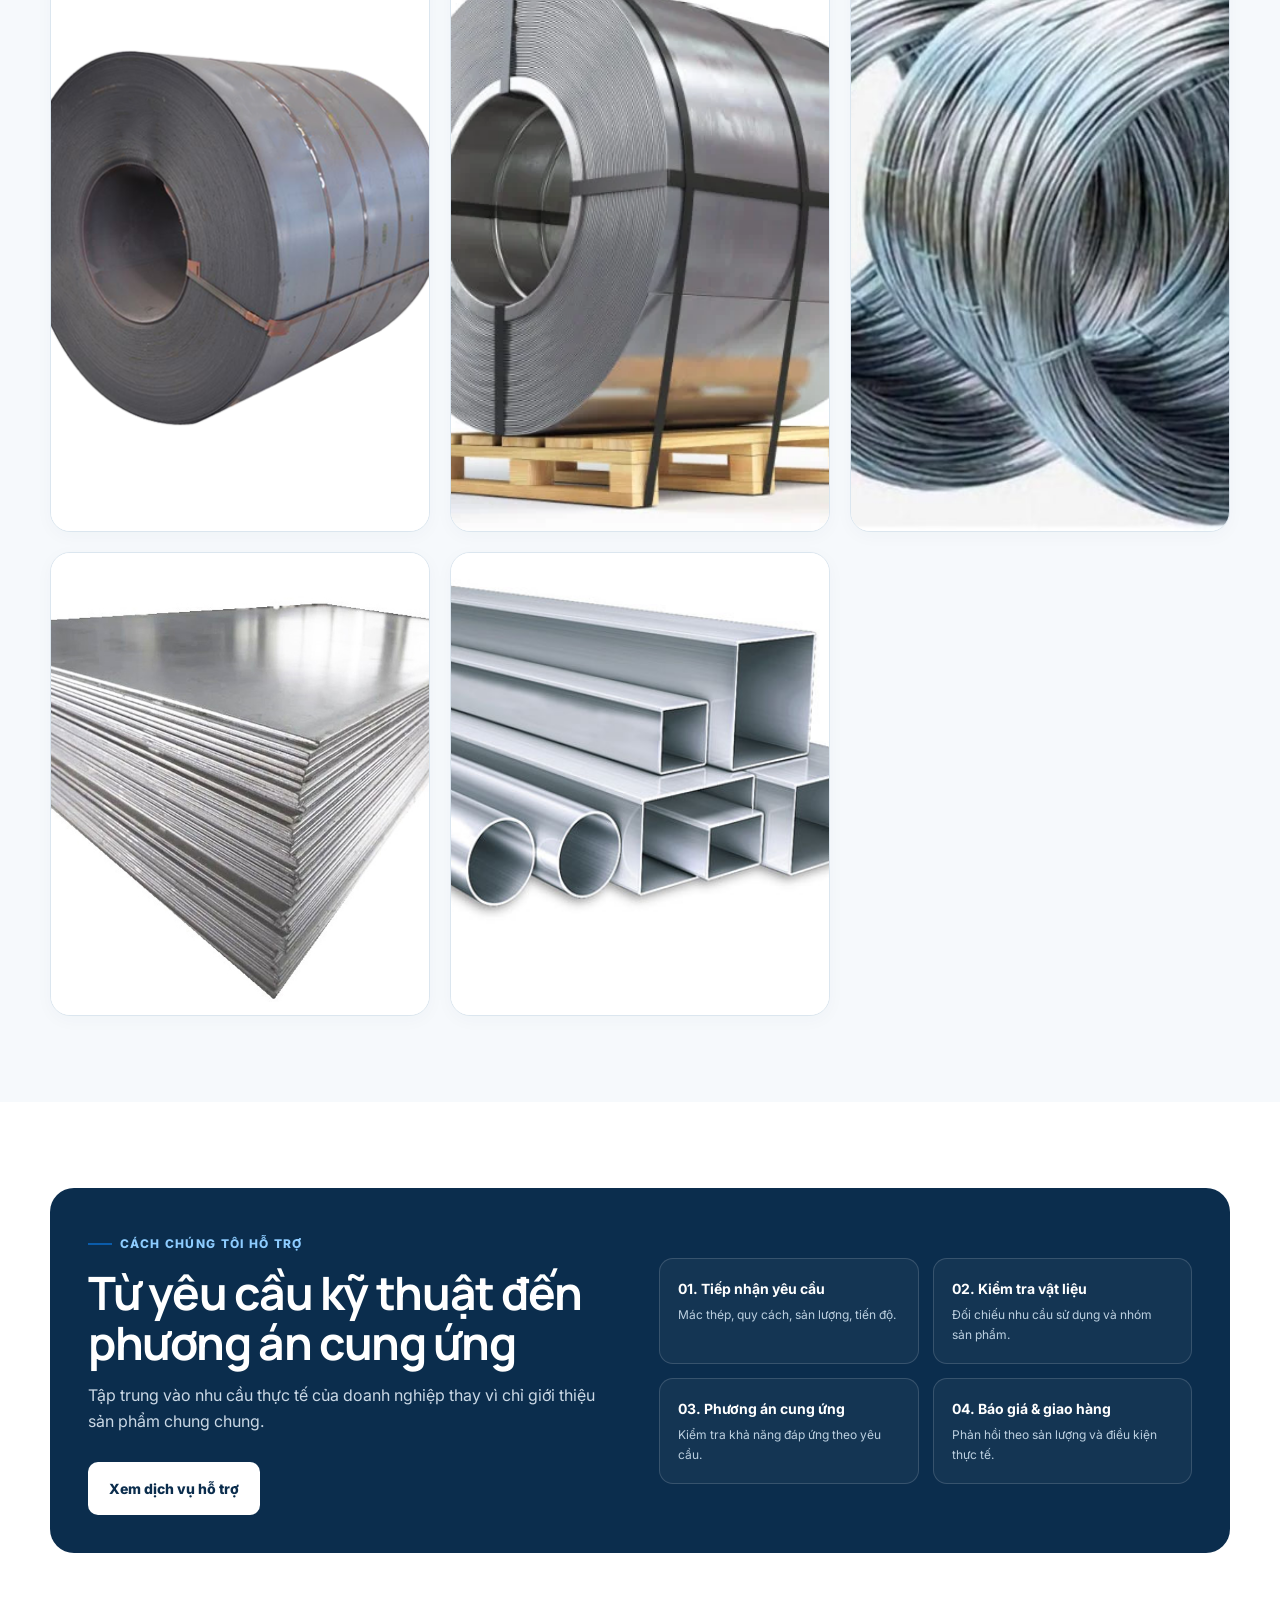
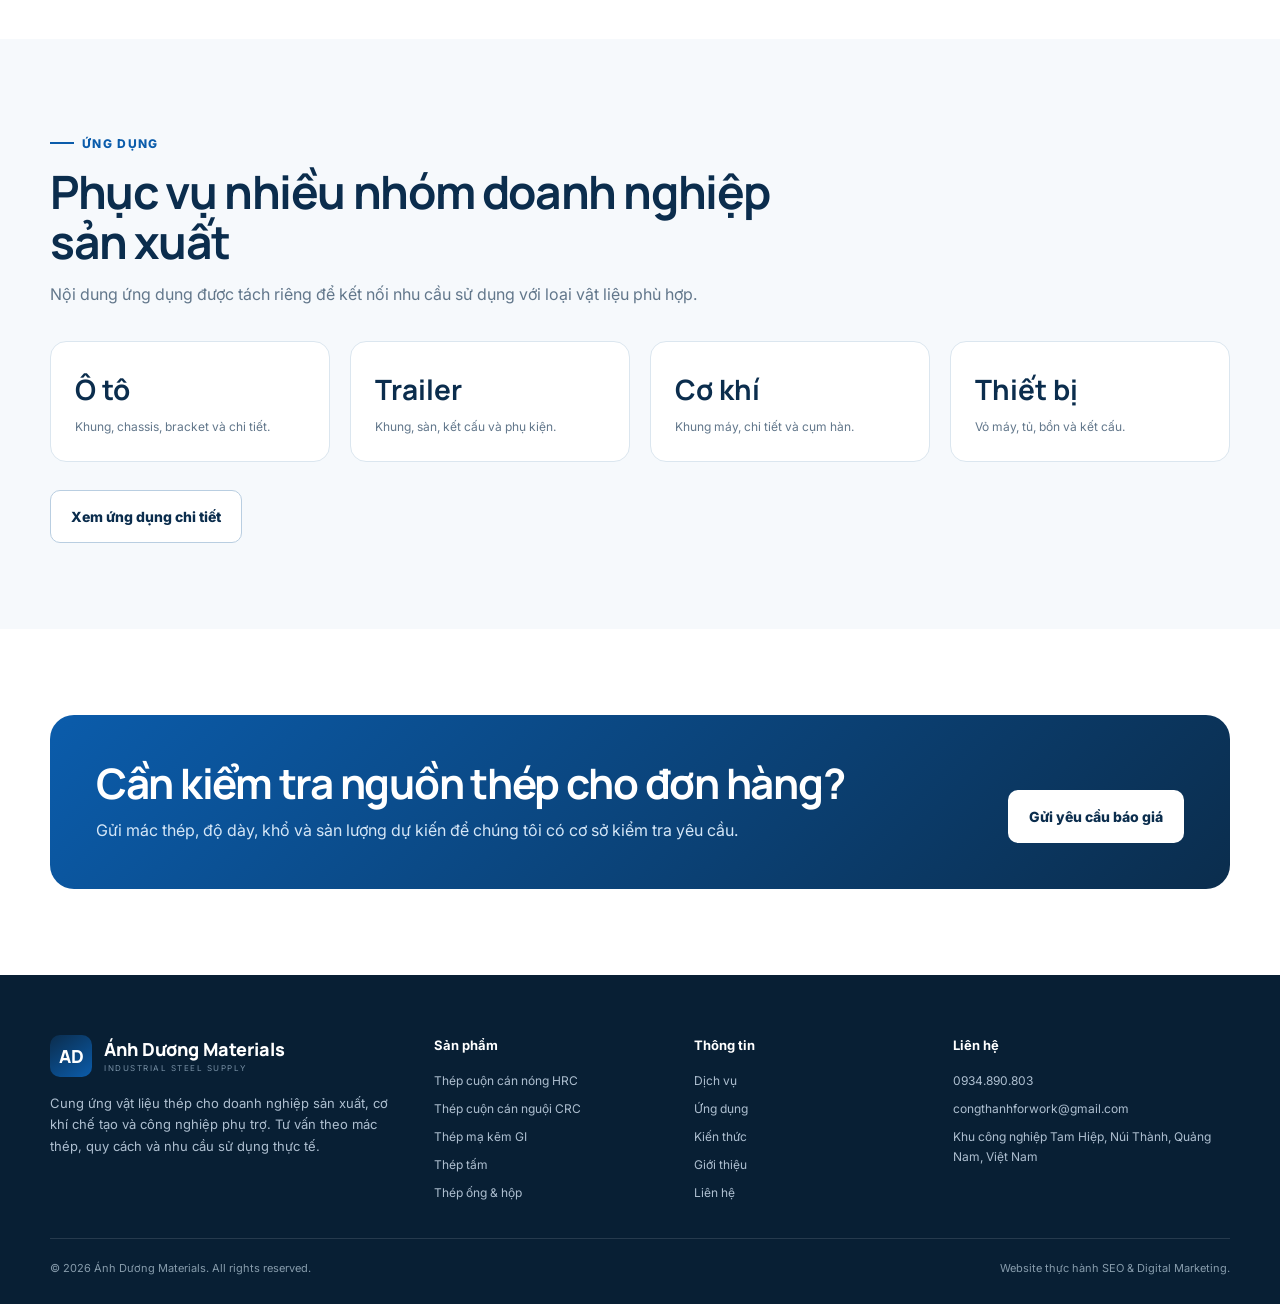
==== commit de0c5b48: "Cap nhat URL website sang GitHub Pages" ====
--- a/index.html
+++ b/index.html
@@ -1,3117 +1,228 @@
-<!DOCTYPE html>
+<!doctype html>
 <html lang="vi">
-
 <head>
-    <meta charset="UTF-8">
-
-    <meta
-        name="viewport"
-        content="width=device-width, initial-scale=1.0"
-    >
-
-    <title>
-        Ánh Dương Materials | Cung ứng thép công nghiệp 
-    </title>
-
-    <link rel="stylesheet" href="image-style.css">
-
-    <meta
-        name="description"
-        content="Cung ứng HRC, CRC, GI, thép tấm, thép ống hộp và gia công thép theo quy cách cho doanh nghiệp sản xuất."
-    >
-
-    <link
-        rel="preconnect"
-        href="https://fonts.googleapis.com"
-    >
-
-    <link
-        rel="preconnect"
-        href="https://fonts.gstatic.com"
-        crossorigin
-    >
-
-    <link
-        href="https://fonts.googleapis.com/css2?family=Inter:wght@400;500;600;700;800&family=Manrope:wght@600;700;800&display=swap"
-        rel="stylesheet"
-    >
-
-
-    <style>
-
-        /* ==============================
-           MÀU CHỦ ĐẠO
-        ============================== */
-
-        :root {
-
-            --primary: #00529C;
-
-            --primary-dark: #003D74;
-
-            --primary-light: #EAF4FC;
-
-            --background: #FFFFFF;
-
-            --section-bg: #F6F9FC;
-
-            --text: #00529C;
-
-            --dark-text: #16324A;
-
-            --gray: #6B7D8D;
-
-            --border: #DCE7EF;
-
-            --white: #FFFFFF;
-
-        }
-
-
-        /* ==============================
-           RESET
-        ============================== */
-
-        * {
-
-            margin: 0;
-
-            padding: 0;
-
-            box-sizing: border-box;
-
-        }
-
-
-        html {
-
-            scroll-behavior: smooth;
-
-        }
-
-
-        body {
-
-            font-family: "Inter", sans-serif;
-
-            background: var(--background);
-
-            color: var(--text);
-
-        }
-
-
-        a {
-
-            text-decoration: none;
-
-            color: inherit;
-
-        }
-
-
-        img {
-
-            display: block;
-
-            max-width: 100%;
-
-        }
-
-
-        .container {
-
-            width: min(
-                1180px,
-                calc(100% - 40px)
-            );
-
-            margin: auto;
-
-        }
-
-
-
-        /* ==============================
-           HEADER
-        ============================== */
-
-        header {
-
-            position: sticky;
-
-            top: 0;
-
-            z-index: 999;
-
-            background: rgba(
-                255,
-                255,
-                255,
-                0.96
-            );
-
-            backdrop-filter: blur(15px);
-
-            border-bottom:
-                1px solid var(--border);
-
-        }
-
-
-        nav {
-
-            height: 78px;
-
-            display: flex;
-
-            align-items: center;
-
-            justify-content: space-between;
-
-        }
-
-
-        .brand {
-
-            display: flex;
-
-            align-items: center;
-
-            gap: 12px;
-
-        }
-
-
-        .logo {
-
-            width: 45px;
-
-            height: 45px;
-
-            border-radius: 10px;
-
-            display: flex;
-
-            justify-content: center;
-
-            align-items: center;
-
-            background: var(--primary);
-
-            color: white;
-
-            font-size: 23px;
-
-            font-weight: 800;
-
-        }
-
-
-        .brand-name {
-
-            font-family: "Manrope";
-
-            font-size: 20px;
-
-            font-weight: 800;
-
-            color: var(--primary);
-
-        }
-
-
-        .brand-name small {
-
-            display: block;
-
-            margin-top: 2px;
-
-            font-family: "Inter";
-
-            font-size: 8px;
-
-            letter-spacing: 1.5px;
-
-            color: #7793AA;
-
-        }
-
-
-        .menu {
-
-            display: flex;
-
-            align-items: center;
-
-            gap: 32px;
-
-            font-size: 13px;
-
-            font-weight: 600;
-
-            color: var(--primary);
-
-        }
-
-
-        .menu a {
-
-            transition: 0.2s;
-
-        }
-
-
-        .menu a:hover {
-
-            color: var(--primary-dark);
-
-        }
-
-
-        .nav-button {
-
-            background: var(--primary);
-
-            color: white;
-
-            padding: 13px 20px;
-
-            border-radius: 8px;
-
-            font-size: 12px;
-
-            font-weight: 800;
-
-            transition: 0.25s;
-
-        }
-
-
-        .nav-button:hover {
-
-            background:
-                var(--primary-dark);
-
-        }
-
-
-
-        /* ==============================
-           HERO
-        ============================== */
-
-        .hero {
-
-            padding:
-                90px 0 75px;
-
-            background:
-
-                linear-gradient(
-                    90deg,
-                    #FFFFFF 0%,
-                    #FFFFFF 55%,
-                    #F1F7FC 100%
-                );
-
-        }
-
-
-        .hero-grid {
-
-            display: grid;
-
-            grid-template-columns:
-                1.05fr 0.95fr;
-
-            gap: 70px;
-
-            align-items: center;
-
-        }
-
-
-        .badge {
-
-            display: inline-flex;
-
-            align-items: center;
-
-            gap: 8px;
-
-            background:
-                var(--primary-light);
-
-            color: var(--primary);
-
-            padding:
-                8px 14px;
-
-            border-radius:
-                100px;
-
-            font-size: 10px;
-
-            font-weight: 800;
-
-            letter-spacing: 1.2px;
-
-        }
-
-
-        .status-dot {
-
-            width: 7px;
-
-            height: 7px;
-
-            background: #26A269;
-
-            border-radius: 50%;
-
-        }
-
-
-        .hero h1 {
-
-            margin-top: 24px;
-
-            font-family: "Manrope";
-
-            font-size:
-                clamp(
-                    44px,
-                    6vw,
-                    72px
-                );
-
-            line-height: 1.03;
-
-            letter-spacing: -3px;
-
-            color: var(--primary);
-
-        }
-
-
-        .hero-highlight {
-
-            color:
-                var(--primary-dark);
-
-        }
-
-
-        .hero-description {
-
-            margin-top: 24px;
-
-            max-width: 620px;
-
-            font-size: 16px;
-
-            line-height: 1.8;
-
-            color: var(--gray);
-
-        }
-
-
-        .hero-buttons {
-
-            display: flex;
-
-            flex-wrap: wrap;
-
-            gap: 12px;
-
-            margin-top: 32px;
-
-        }
-
-
-        .btn {
-
-            display: inline-flex;
-
-            align-items: center;
-
-            justify-content: center;
-
-            border-radius: 8px;
-
-            padding:
-                15px 22px;
-
-            font-size: 13px;
-
-            font-weight: 800;
-
-            transition: 0.25s;
-
-        }
-
-
-        .btn:hover {
-
-            transform:
-                translateY(-2px);
-
-        }
-
-
-        .btn-primary {
-
-            background:
-                var(--primary);
-
-            color: white;
-
-            box-shadow:
-                0 10px 25px
-                rgba(
-                    0,
-                    82,
-                    156,
-                    0.15
-                );
-
-        }
-
-
-        .btn-primary:hover {
-
-            background:
-                var(--primary-dark);
-
-        }
-
-
-        .btn-secondary {
-
-            border:
-                1px solid var(--primary);
-
-            color:
-                var(--primary);
-
-            background:
-                white;
-
-        }
-
-
-        .trust {
-
-            display: flex;
-
-            flex-wrap: wrap;
-
-            gap: 22px;
-
-            margin-top: 28px;
-
-            font-size: 11px;
-
-            color: #587186;
-
-        }
-
-
-        .trust span::before {
-
-            content: "✓";
-
-            margin-right: 7px;
-
-            color:
-                var(--primary);
-
-            font-weight: 800;
-
-        }
-
-
-
-        /* ==============================
-           HÌNH HERO
-        ============================== */
-
-        .hero-image {
-
-            height: 510px;
-
-            overflow: hidden;
-
-            position: relative;
-
-            border-radius: 18px;
-
-            background:
-                #EEF5FA;
-
-            box-shadow:
-                0 20px 50px
-                rgba(
-                    0,
-                    82,
-                    156,
-                    0.12
-                );
-
-        }
-
-
-        .hero-image img {
-
-            width: 100%;
-
-            height: 100%;
-
-            object-fit: cover;
-
-        }
-
-
-        .hero-image::after {
-
-            content: "";
-
-            position: absolute;
-
-            inset: 0;
-
-            background:
-
-                linear-gradient(
-                    to top,
-                    rgba(
-                        0,
-                        58,
-                        110,
-                        0.45
-                    ),
-                    transparent 55%
-                );
-
-        }
-
-
-        .hero-image-info {
-
-            position: absolute;
-
-            z-index: 2;
-
-            left: 20px;
-
-            right: 20px;
-
-            bottom: 20px;
-
-            background:
-                rgba(
-                    255,
-                    255,
-                    255,
-                    0.94
-                );
-
-            border-radius: 12px;
-
-            padding: 18px;
-
-            display: grid;
-
-            grid-template-columns:
-                repeat(
-                    3,
-                    1fr
-                );
-
-            gap: 12px;
-
-        }
-
-
-        .hero-spec strong {
-
-            display: block;
-
-            color:
-                var(--primary);
-
-            font-size: 13px;
-
-        }
-
-
-        .hero-spec span {
-
-            display: block;
-
-            color: var(--gray);
-
-            font-size: 9px;
-
-            margin-top: 4px;
-
-        }
-
-
-
-        /* ==============================
-           THÔNG SỐ
-        ============================== */
-
-        .metrics {
-
-            padding: 0 0 80px;
-
-        }
-
-
-        .metric-grid {
-
-            display: grid;
-
-            grid-template-columns:
-                repeat(
-                    4,
-                    1fr
-                );
-
-            border:
-                1px solid var(--border);
-
-            border-radius: 15px;
-
-            overflow: hidden;
-
-            background: white;
-
-            box-shadow:
-                0 10px 30px
-                rgba(
-                    27,
-                    75,
-                    110,
-                    0.05
-                );
-
-        }
-
-
-        .metric {
-
-            padding: 26px;
-
-            border-right:
-                1px solid var(--border);
-
-        }
-
-
-        .metric:last-child {
-
-            border-right: none;
-
-        }
-
-
-        .metric strong {
-
-            display: block;
-
-            font-family:
-                "Manrope";
-
-            font-size: 25px;
-
-            color: var(--primary);
-
-        }
-
-
-        .metric span {
-
-            margin-top: 5px;
-
-            display: block;
-
-            color: var(--gray);
-
-            font-size: 10px;
-
-        }
-
-
-
-        /* ==============================
-           SECTION
-        ============================== */
-
-        .section {
-
-            padding: 90px 0;
-
-        }
-
-
-        .section-gray {
-
-            background:
-                var(--section-bg);
-
-        }
-
-
-        .small-title {
-
-            color:
-                var(--primary);
-
-            font-size: 10px;
-
-            font-weight: 800;
-
-            letter-spacing: 1.5px;
-
-            text-transform:
-                uppercase;
-
-        }
-
-
-        .section h2 {
-
-            margin-top: 10px;
-
-            font-family:
-                "Manrope";
-
-            font-size:
-                clamp(
-                    32px,
-                    4vw,
-                    48px
-                );
-
-            letter-spacing: -2px;
-
-            color:
-                var(--primary);
-
-        }
-
-
-        .section-description {
-
-            margin-top: 14px;
-
-            max-width: 720px;
-
-            line-height: 1.75;
-
-            font-size: 13px;
-
-            color: var(--gray);
-
-        }
-
-
-
-        /* ==============================
-           SẢN PHẨM
-        ============================== */
-
-        .product-grid {
-
-            display: grid;
-
-            grid-template-columns:
-                repeat(
-                    3,
-                    1fr
-                );
-
-            gap: 20px;
-
-            margin-top: 38px;
-
-        }
-
-
-        .product {
-
-            background: white;
-
-            border:
-                1px solid var(--border);
-
-            border-radius: 15px;
-
-            overflow: hidden;
-
-            transition: 0.3s;
-
-        }
-
-
-        .product:hover {
-
-            transform:
-                translateY(-6px);
-
-            box-shadow:
-                0 15px 35px
-                rgba(
-                    0,
-                    82,
-                    156,
-                    0.10
-                );
-
-            border-color:
-                #A7C9E4;
-
-        }
-
-
-        .product-image {
-
-            height: 210px;
-
-            overflow: hidden;
-
-            background:
-                #EFF5F9;
-
-        }
-
-
-        .product-image img {
-
-            width: 100%;
-
-            height: 100%;
-
-            object-fit: cover;
-
-            transition:
-                0.4s;
-
-        }
-
-
-        .product:hover
-        .product-image img {
-
-            transform:
-                scale(1.05);
-
-        }
-
-
-        .product-content {
-
-            padding: 22px;
-
-        }
-
-
-        .product h3 {
-
-            font-family:
-                "Manrope";
-
-            font-size: 17px;
-
-            color:
-                var(--primary);
-
-        }
-
-
-        .product p {
-
-            color: var(--gray);
-
-            font-size: 11px;
-
-            line-height: 1.75;
-
-            margin-top: 9px;
-
-        }
-
-
-        .tags {
-
-            display: flex;
-
-            flex-wrap: wrap;
-
-            gap: 7px;
-
-            margin-top: 17px;
-
-        }
-
-
-        .tag {
-
-            background:
-                var(--primary-light);
-
-            color:
-                var(--primary);
-
-            padding:
-                6px 9px;
-
-            border-radius: 5px;
-
-            font-size: 9px;
-
-            font-weight: 700;
-
-        }
-
-
-
-        /* ==============================
-           KHÁCH HÀNG
-        ============================== */
-
-        .industry-grid {
-
-            display: grid;
-
-            grid-template-columns:
-                1fr 1fr;
-
-            gap: 24px;
-
-            margin-top: 38px;
-
-        }
-
-
-        .industry-list {
-
-            display: grid;
-
-            grid-template-columns:
-                repeat(
-                    2,
-                    1fr
-                );
-
-            gap: 13px;
-
-        }
-
-
-        .industry {
-
-            background: white;
-
-            border:
-                1px solid var(--border);
-
-            border-radius: 12px;
-
-            padding: 20px;
-
-        }
-
-
-        .industry strong {
-
-            color:
-                var(--primary);
-
-            font-size: 13px;
-
-        }
-
-
-        .industry p {
-
-            margin-top: 8px;
-
-            font-size: 10px;
-
-            line-height: 1.65;
-
-            color: var(--gray);
-
-        }
-
-
-
-        /* ==============================
-           BOX NĂNG LỰC
-        ============================== */
-
-        .capability {
-
-            min-height: 410px;
-
-            padding: 38px;
-
-            display: flex;
-
-            flex-direction: column;
-
-            justify-content: flex-end;
-
-            border-radius: 15px;
-
-            background:
-                var(--primary);
-
-            color: white;
-
-            position: relative;
-
-            overflow: hidden;
-
-        }
-
-
-        .capability::before {
-
-            content: "";
-
-            width: 300px;
-
-            height: 300px;
-
-            position: absolute;
-
-            top: -110px;
-
-            right: -80px;
-
-            border-radius: 50%;
-
-            background:
-                rgba(
-                    255,
-                    255,
-                    255,
-                    0.08
-                );
-
-        }
-
-
-        .capability
-        .small-title {
-
-            color:
-                #C8E4F8;
-
-        }
-
-
-        .capability h3 {
-
-            margin-top: 12px;
-
-            font-family:
-                "Manrope";
-
-            font-size: 31px;
-
-            line-height: 1.18;
-
-            color: white;
-
-            position: relative;
-
-            z-index: 2;
-
-        }
-
-
-        .capability p {
-
-            color:
-                #D8E7F3;
-
-            margin-top: 15px;
-
-            font-size: 12px;
-
-            line-height: 1.75;
-
-            position: relative;
-
-            z-index: 2;
-
-        }
-
-
-
-        /* ==============================
-           QUY TRÌNH
-        ============================== */
-
-        .process-grid {
-
-            display: grid;
-
-            grid-template-columns:
-                repeat(
-                    4,
-                    1fr
-                );
-
-            gap: 15px;
-
-            margin-top: 38px;
-
-        }
-
-
-        .step {
-
-            padding: 24px;
-
-            border:
-                1px solid var(--border);
-
-            border-radius: 13px;
-
-            background: white;
-
-        }
-
-
-        .step-number {
-
-            width: 42px;
-
-            height: 42px;
-
-            border-radius: 8px;
-
-            display: flex;
-
-            align-items: center;
-
-            justify-content: center;
-
-            background:
-                var(--primary);
-
-            color: white;
-
-            font-size: 11px;
-
-            font-weight: 800;
-
-        }
-
-
-        .step h3 {
-
-            margin-top: 18px;
-
-            font-size: 14px;
-
-            color:
-                var(--primary);
-
-        }
-
-
-        .step p {
-
-            margin-top: 8px;
-
-            font-size: 10px;
-
-            line-height: 1.7;
-
-            color:
-                var(--gray);
-
-        }
-
-
-
-        /* ==============================
-           FORM BÁO GIÁ
-        ============================== */
-
-        .quote-box {
-
-            padding: 42px;
-
-            display: grid;
-
-            grid-template-columns:
-                0.9fr 1.1fr;
-
-            gap: 40px;
-
-            background:
-                var(--primary-light);
-
-            border-radius: 18px;
-
-        }
-
-
-        .quote-text h2 {
-
-            font-family:
-                "Manrope";
-
-            font-size: 42px;
-
-            line-height: 1.12;
-
-            color:
-                var(--primary);
-
-        }
-
-
-        .quote-text p {
-
-            margin-top: 16px;
-
-            line-height: 1.75;
-
-            font-size: 12px;
-
-            color: var(--gray);
-
-        }
-
-
-        .quote-benefits {
-
-            margin-top: 25px;
-
-            display: grid;
-
-            gap: 12px;
-
-            font-size: 11px;
-
-            color:
-                var(--dark-text);
-
-        }
-
-
-        .quote-benefits div::before {
-
-            content: "✓";
-
-            color:
-                var(--primary);
-
-            font-weight: 800;
-
-            margin-right: 8px;
-
-        }
-
-
-        form {
-
-            background: white;
-
-            padding: 24px;
-
-            border-radius: 14px;
-
-            border:
-                1px solid var(--border);
-
-            display: grid;
-
-            grid-template-columns:
-                1fr 1fr;
-
-            gap: 13px;
-
-            box-shadow:
-                0 10px 35px
-                rgba(
-                    0,
-                    82,
-                    156,
-                    0.07
-                );
-
-        }
-
-
-        .field {
-
-            display: flex;
-
-            flex-direction: column;
-
-            gap: 7px;
-
-        }
-
-
-        .full {
-
-            grid-column:
-                1 / -1;
-
-        }
-
-
-        label {
-
-            color:
-                var(--primary);
-
-            font-size: 9px;
-
-            font-weight: 800;
-
-        }
-
-
-        input,
-        select,
-        textarea {
-
-            width: 100%;
-
-            padding: 13px;
-
-            outline: none;
-
-            border:
-                1px solid #D6E1E9;
-
-            border-radius: 7px;
-
-            background:
-                #FAFCFD;
-
-            font-family:
-                inherit;
-
-            color:
-                var(--dark-text);
-
-        }
-
-
-        input:focus,
-        select:focus,
-        textarea:focus {
-
-            border-color:
-                var(--primary);
-
-            background: white;
-
-        }
-
-
-        textarea {
-
-            min-height: 105px;
-
-            resize: vertical;
-
-        }
-
-
-        form button {
-
-            grid-column:
-                1 / -1;
-
-            border: none;
-
-            cursor: pointer;
-
-        }
-
-
-
-        /* ==============================
-           FOOTER
-        ============================== */
-
-        footer {
-
-            padding:
-                55px 0 25px;
-
-            background: white;
-
-            border-top:
-                1px solid var(--border);
-
-        }
-
-
-        .footer-grid {
-
-            display: grid;
-
-            grid-template-columns:
-                1.3fr 0.7fr 0.7fr;
-
-            gap: 40px;
-
-        }
-
-
-        footer h4 {
-
-            color:
-                var(--primary);
-
-            margin-bottom: 13px;
-
-            font-size: 11px;
-
-        }
-
-
-        footer p,
-        footer a {
-
-            color: var(--gray);
-
-            font-size: 10px;
-
-            line-height: 1.9;
-
-        }
-
-
-        .copyright {
-
-            margin-top: 40px;
-
-            padding-top: 20px;
-
-            border-top:
-                1px solid var(--border);
-
-            display: flex;
-
-            justify-content:
-                space-between;
-
-            color: #8A9BAB;
-
-            font-size: 9px;
-
-        }
-
-
-
-        /* ==============================
-           NÚT NỔI
-        ============================== */
-
-        .floating {
-
-            position: fixed;
-
-            z-index: 999;
-
-            right: 20px;
-
-            bottom: 20px;
-
-            display: grid;
-
-            gap: 10px;
-
-        }
-
-
-        .float-button {
-
-            width: 50px;
-
-            height: 50px;
-
-            border-radius: 50%;
-
-            display: flex;
-
-            align-items: center;
-
-            justify-content: center;
-
-            color: white;
-
-            font-weight: 800;
-
-            box-shadow:
-                0 8px 20px
-                rgba(
-                    0,
-                    0,
-                    0,
-                    0.15
-                );
-
-        }
-
-
-        .zalo {
-
-            background:
-                #0068FF;
-
-        }
-
-
-        .phone {
-
-            background:
-                var(--primary);
-
-        }
-
-
-
-        /* ==============================
-           MOBILE
-        ============================== */
-
-        @media (
-            max-width: 900px
-        ) {
-
-            .menu {
-
-                display: none;
-
-            }
-
-
-            .hero-grid,
-            .industry-grid,
-            .quote-box {
-
-                grid-template-columns:
-                    1fr;
-
-            }
-
-
-            .product-grid {
-
-                grid-template-columns:
-                    repeat(
-                        2,
-                        1fr
-                    );
-
-            }
-
-
-            .process-grid {
-
-                grid-template-columns:
-                    repeat(
-                        2,
-                        1fr
-                    );
-
-            }
-
-
-            .metric-grid {
-
-                grid-template-columns:
-                    repeat(
-                        2,
-                        1fr
-                    );
-
-            }
-
-        }
-
-
-        @media (
-            max-width: 600px
-        ) {
-
-            .container {
-
-                width:
-                    calc(
-                        100% - 24px
-                    );
-
-            }
-
-
-            .nav-button {
-
-                display: none;
-
-            }
-
-
-            .hero {
-
-                padding-top:
-                    55px;
-
-            }
-
-
-            .hero h1 {
-
-                font-size: 43px;
-
-                letter-spacing:
-                    -2px;
-
-            }
-
-
-            .hero-image {
-
-                height: 400px;
-
-            }
-
-
-            .hero-image-info {
-
-                grid-template-columns:
-                    1fr;
-
-            }
-
-
-            .product-grid,
-            .industry-list,
-            .process-grid,
-            .metric-grid,
-            .footer-grid {
-
-                grid-template-columns:
-                    1fr;
-
-            }
-
-
-            .metric {
-
-                border-right: none;
-
-                border-bottom:
-                    1px solid var(--border);
-
-            }
-
-
-            .quote-box {
-
-                padding: 24px;
-
-            }
-
-
-            form {
-
-                grid-template-columns:
-                    1fr;
-
-            }
-
-
-            .field {
-
-                grid-column:
-                    1 / -1;
-
-            }
-
-
-            .copyright {
-
-                flex-direction:
-                    column;
-
-                gap: 8px;
-
-            }
-
-        }
-        .industry,
-.product,
-.step {
-    transition:
-        transform 0.25s ease,
-        box-shadow 0.25s ease;
-}
-
-.industry:hover,
-.product:hover,
-.step:hover {
-    transform: translateY(-8px);
-
-    box-shadow:
-        0 18px 35px
-        rgba(0, 82, 156, 0.12);
-}
-
-    </style>
-    <link rel="stylesheet" href="image-style.css">
-
+  <meta charset="utf-8">
+  <meta name="viewport" content="width=device-width, initial-scale=1">
+  <title>Ánh Dương Materials | Cung ứng thép công nghiệp B2B</title>
+  <meta name="description" content="Cung ứng HRC, CRC, GI, thép tấm và thép ống hộp cho doanh nghiệp sản xuất. Hỗ trợ tư vấn mác thép, quy cách và báo giá theo nhu cầu.">
+  <link rel="canonical" href="https://thanhcuteee.github.io/anh-duong-materials/">
+  <meta property="og:type" content="website">
+  <meta property="og:title" content="Ánh Dương Materials | Cung ứng thép công nghiệp B2B">
+  <meta property="og:description" content="Cung ứng HRC, CRC, GI, thép tấm và thép ống hộp cho doanh nghiệp sản xuất. Hỗ trợ tư vấn mác thép, quy cách và báo giá theo nhu cầu.">
+  <meta property="og:url" content="https://thanhcuteee.github.io/anh-duong-materials/">
+  <meta property="og:image" content="https://thanhcuteee.github.io/anh-duong-materials/images/anhbia.png">
+  <link rel="preconnect" href="https://fonts.googleapis.com">
+  <link rel="preconnect" href="https://fonts.gstatic.com" crossorigin>
+  <link href="https://fonts.googleapis.com/css2?family=Inter:wght@400;500;600;700;800&family=Manrope:wght@600;700;800&display=swap" rel="stylesheet">
+  <link rel="stylesheet" href="style.css">
+  <script type="application/ld+json">
+{"@context": "https://schema.org", "@type": "Organization", "name": "Ánh Dương Materials", "url": "https://anhduongmaterials.netlify.app", "email": "congthanhforwork@gmail.com", "telephone": "+84934890803", "address": {"@type": "PostalAddress", "streetAddress": "Khu công nghiệp Tam Hiệp", "addressLocality": "Núi Thành", "addressRegion": "Quảng Nam", "addressCountry": "VN"}}
+</script>
 </head>
-
-
 <body>
 
-
-<!-- HEADER -->
-
-<header>
-
-    <div class="container">
-
-        <nav>
-
-            <a
-                href="#"
-                class="brand"
-            >
-
-                <div class="logo">
-                    S
-                </div>
-
-                <div class="brand-name">
-
-                    Ánh Dương Materials
-
-                    <small>
-                        INDUSTRIAL STEEL SUPPLY
-                    </small>
-
-                </div>
-
-            </a>
-
-
-            <div class="menu">
-
-                <a href="#products">
-                    Sản phẩm
-                </a>
-
-                <a href="#industries">
-                    Ứng dụng
-                </a>
-
-                <a href="#process">
-                    Quy trình
-                </a>
-
-                <a href="#quote">
-                    Liên hệ
-                </a>
-
-            </div>
-
-
-            <a
-                href="#quote"
-                class="nav-button"
-            >
-                NHẬN BÁO GIÁ
-            </a>
-
-        </nav>
-
-    </div>
-
+<header class="site-header">
+  <div class="container">
+    <nav class="nav" aria-label="Điều hướng chính">
+      <a class="brand" href="index.html" aria-label="Ánh Dương Materials - Trang chủ">
+        <span class="brand-mark">AD</span>
+        <span class="brand-copy"><strong>Ánh Dương Materials</strong><small>INDUSTRIAL STEEL SUPPLY</small></span>
+      </a>
+      <div class="menu"><a href="index.html" class="active">Trang chủ</a>
+<a href="san-pham.html" class="">Sản phẩm</a>
+<a href="dich-vu.html" class="">Dịch vụ</a>
+<a href="ung-dung.html" class="">Ứng dụng</a>
+<a href="kien-thuc.html" class="">Kiến thức</a>
+<a href="gioi-thieu.html" class="">Giới thiệu</a>
+<a href="lien-he.html" class="">Liên hệ</a></div>
+      <a class="btn btn-primary nav-cta" href="lien-he.html#bao-gia">Nhận báo giá</a>
+      <button class="mobile-toggle" type="button" aria-label="Mở menu" aria-expanded="false">☰</button>
+    </nav>
+  </div>
 </header>
-
-
-
-<!-- HERO -->
+<main>
 
 <section class="hero">
-
-    <div
-        class="container hero-grid"
-    >
-
-
-        <div>
-
-            <div class="badge">
-
-                <div
-                    class="status-dot"
-                ></div>
-
-                CUNG ỨNG THÉP B2B
-
-            </div>
-
-
-            <h1>
-
-                Giải pháp cung ứng thép
-
-                <br>
-
-                <span
-                    class="hero-highlight"
-                >
-                    cho doanh nghiệp.
-                </span>
-
-            </h1>
-
-
-            <p
-                class="hero-description"
-            >
-
-                Cung ứng thép cuộn,
-                thép tấm và vật liệu
-                công nghiệp phục vụ
-                hoạt động sản xuất.
-
-                Hỗ trợ từ lựa chọn
-                vật liệu, xác nhận
-                quy cách, báo giá
-                đến giao hàng.
-
-            </p>
-
-
-            <div
-                class="hero-buttons"
-            >
-
-                <a
-                    href="#quote"
-                    class="btn btn-primary"
-                >
-                    Yêu cầu báo giá →
-                </a>
-
-
-                <a
-                    href="#products"
-                    class="btn btn-secondary"
-                >
-                    Xem sản phẩm
-                </a>
-
-            </div>
-
-
-            <div class="trust">
-
-                <span>
-                    Hỗ trợ CO/CQ
-                </span>
-
-                <span>
-                    Gia công theo quy cách
-                </span>
-
-                <span>
-                    Phục vụ khách hàng B2B
-                </span>
-
-            </div>
-
-        </div>
-
-
-
-        <!--
-            ĐẶT ẢNH HERO VÀO:
-            images/hero-steel.jpg
-        -->
-
-        <div class="hero-image">
-
-            <img
-                src="images/tccn.jpg"
-                alt="Thép cuộn công nghiệp"
-            >
-
-
-            <div
-                class="hero-image-info"
-            >
-
-                <div
-                    class="hero-spec"
-                >
-
-                    <strong>
-                        HRC
-                    </strong>
-
-                    <span>
-                        Hot Rolled Coil
-                    </span>
-
-                </div>
-
-
-                <div
-                    class="hero-spec"
-                >
-
-                    <strong>
-                        CRC
-                    </strong>
-
-                    <span>
-                        Cold Rolled Coil
-                    </span>
-
-                </div>
-
-
-                <div
-                    class="hero-spec"
-                >
-
-                    <strong>
-                        GI
-                    </strong>
-
-                    <span>
-                        Galvanized Steel
-                    </span>
-
-                </div>
-
-            </div>
-
-        </div>
-
-    </div>
-
-</section>
-
-
-
-<!-- THÔNG SỐ -->
-
-<section class="metrics">
-
-    <div class="container">
-
-        <div class="metric-grid">
-
-
-            <div class="metric">
-
-                <strong>
-                    HRC / CRC
-                </strong>
-
-                <span>
-                    Thép cuộn công nghiệp
-                </span>
-
-            </div>
-
-
-            <div class="metric">
-
-                <strong>
-                    GI
-                </strong>
-
-                <span>
-                    Thép mạ kẽm
-                </span>
-
-            </div>
-
-
-            <div class="metric">
-
-                <strong>
-                    CO/CQ
-                </strong>
-
-                <span>
-                    Hồ sơ theo lô hàng
-                </span>
-
-            </div>
-
-
-            <div class="metric">
-
-                <strong>
-                    B2B
-                </strong>
-
-                <span>
-                    Phục vụ doanh nghiệp
-                </span>
-
-            </div>
-
-        </div>
-
-    </div>
-
-</section>
-
-
-
-<!-- SẢN PHẨM -->
-
-<section
-    class="section section-gray"
-    id="products"
->
-
-    <div class="container">
-
-
-        <div class="small-title">
-
-            DANH MỤC SẢN PHẨM
-
-        </div>
-
-
-        <h2>
-
-            Sản phẩm thép công nghiệp
-
-        </h2>
-
-
-        <p
-            class="section-description"
-        >
-
-            Danh mục vật liệu phục vụ
-            cơ khí chế tạo, ô tô,
-            trailer, tủ điện,
-            thiết bị công nghiệp
-            và các doanh nghiệp sản xuất.
-
-        </p>
-
-
-        <div class="product-grid">
-
-
-            <!-- HRC -->
-
-            <div class="product">
-
-                <div
-                    class="product-image"
-                >
-
-                    <img
-                        src="images/hrc.png"
-                        alt="Thép cuộn cán nóng HRC"
-                    >
-
-                </div>
-
-
-                <div
-                    class="product-content"
-                >
-
-                    <h3>
-                        Thép cuộn cán nóng HRC
-                    </h3>
-
-                    <p>
-
-                        Phù hợp cho kết cấu,
-                        cơ khí, chassis,
-                        trailer, bồn,
-                        chi tiết dập
-                        và sản xuất công nghiệp.
-
-                    </p>
-
-
-                    <div class="tags">
-
-                        <div class="tag">
-                            HRC
-                        </div>
-
-                        <div class="tag">
-                            COIL
-                        </div>
-
-                        <div class="tag">
-                            SLITTING
-                        </div>
-
-                    </div>
-
-                </div>
-
-            </div>
-
-
-
-            <!-- CRC -->
-
-            <div class="product">
-
-                <div
-                    class="product-image"
-                >
-
-                    <img
-                        src="images/crc.jpg"
-                        alt="Thép cuộn cán nguội CRC"
-                    >
-
-                </div>
-
-
-                <div
-                    class="product-content"
-                >
-
-                    <h3>
-                        Thép cuộn cán nguội CRC
-                    </h3>
-
-                    <p>
-
-                        Bề mặt đẹp,
-                        độ chính xác cao,
-                        phù hợp linh kiện dập,
-                        vỏ thiết bị,
-                        tủ điện và gia dụng.
-
-                    </p>
-
-
-                    <div class="tags">
-
-                        <div class="tag">
-                            CRC
-                        </div>
-
-                        <div class="tag">
-                            STAMPING
-                        </div>
-
-                    </div>
-
-                </div>
-
-            </div>
-
-
-
-            <!-- GI -->
-
-            <div class="product">
-
-                <div
-                    class="product-image"
-                >
-
-                    <img
-                        src="images/thepmakem.jpg"
-                        alt="Thép mạ kẽm GI"
-                    >
-
-                </div>
-
-
-                <div
-                    class="product-content"
-                >
-
-                    <h3>
-                        Thép mạ kẽm GI
-                    </h3>
-
-                    <p>
-
-                        Khả năng chống ăn mòn,
-                        phù hợp tủ kệ,
-                        HVAC, thiết bị
-                        và các kết cấu
-                        kim loại công nghiệp.
-
-                    </p>
-
-
-                    <div class="tags">
-
-                        <div class="tag">
-                            GI
-                        </div>
-
-                        <div class="tag">
-                            GALVANIZED
-                        </div>
-
-                    </div>
-
-                </div>
-
-            </div>
-
-
-
-            <!-- THÉP TẤM -->
-
-            <div class="product">
-
-                <div
-                    class="product-image"
-                >
-
-                    <img
-                        src="images/theptam.jpg"
-                        alt="Thép tấm công nghiệp"
-                    >
-
-                </div>
-
-
-                <div
-                    class="product-content"
-                >
-
-                    <h3>
-                        Thép tấm
-                    </h3>
-
-                    <p>
-
-                        Cung cấp thép tấm
-                        theo quy cách
-                        phục vụ kết cấu,
-                        chi tiết máy,
-                        khung và bồn công nghiệp.
-
-                    </p>
-
-
-                    <div class="tags">
-
-                        <div class="tag">
-                            SHEET
-                        </div>
-
-                        <div class="tag">
-                            PLATE
-                        </div>
-
-                    </div>
-
-                </div>
-
-            </div>
-
-
-
-            <!-- ỐNG HỘP -->
-
-            <div class="product">
-
-                <div
-                    class="product-image"
-                >
-
-                    <img
-                        src="images/theponghop.jpg"
-                        alt="Thép ống hộp"
-                    >
-
-                </div>
-
-
-                <div
-                    class="product-content"
-                >
-
-                    <h3>
-                        Thép ống & hộp
-                    </h3>
-
-                    <p>
-
-                        Phục vụ khung máy,
-                        nhà xưởng,
-                        giá kệ,
-                        kết cấu và
-                        cụm hàn lắp.
-
-                    </p>
-
-
-                    <div class="tags">
-
-                        <div class="tag">
-                            TUBE
-                        </div>
-
-                        <div class="tag">
-                            BOX
-                        </div>
-
-                    </div>
-
-                </div>
-
-            </div>
-
-
-
-            <!-- THÉP U, I, H -->
-
-            <div class="product">
-
-                <div
-                    class="product-image"
-                >
-
-                    <img
-                        src="images/uih.png"
-                        alt="Thép U, I, H"
-                    >
-
-                </div>
-
-
-                <div
-                    class="product-content"
-                >
-
-                    <h3>
-                        Thép U, I, H
-                    </h3>
-
-                    <p>
-
-                        Phù hợp làm dầm, cột, khung nhà xưởng, cầu trục, giá đỡ, sườn xe và các kết cấu cơ khí chịu tải..
-
-                    </p>
-
-
-                    <div class="tags">
-
-                        <div class="tag">
-                            U, I, H
-                        </div>
-
-                        <div class="tag">
-                            STRUCTURAL
-                        </div>
-
-                    </div>
-
-                </div>
-
-            </div>
-
-        </div>
-
-    </div>
-
-</section>
-
-
-
-<!-- NGÀNH -->
-
-<section
-    class="section"
-    id="industries"
->
-
-    <div class="container">
-
-
-        <div class="small-title">
-
-            KHÁCH HÀNG B2B
-
-        </div>
-
-
-        <h2>
-
-            Đồng hành cùng doanh nghiệp sản xuất
-
-        </h2>
-
-
-        <div class="industry-grid">
-
-
-            <div class="industry-list">
-
-
-                <div class="industry">
-
-                    <strong>
-                        Ô tô & xe chuyên dụng
-                    </strong>
-
-                    <p>
-                        Thân vỏ, chassis,
-                        bracket và linh kiện.
-                    </p>
-
-                </div>
-
-
-                <div class="industry">
-
-                    <strong>
-                        Trailer & Logistics
-                    </strong>
-
-                    <p>
-                        Khung, sàn,
-                        kết cấu và phụ kiện.
-                    </p>
-
-                </div>
-
-
-                <div class="industry">
-
-                    <strong>
-                        Cơ khí chế tạo
-                    </strong>
-
-                    <p>
-                        Chi tiết máy,
-                        khung hàn và kết cấu.
-                    </p>
-
-                </div>
-
-
-                <div class="industry">
-
-                    <strong>
-                        Tủ điện
-                    </strong>
-
-                    <p>
-                        CRC/GI cho cabinet
-                        và vỏ thiết bị.
-                    </p>
-
-                </div>
-
-
-                <div class="industry">
-
-                    <strong>
-                        Bồn công nghiệp
-                    </strong>
-
-                    <p>
-                        Thép cuộn,
-                        thép tấm cho bồn.
-                    </p>
-
-                </div>
-
-
-                <div class="industry">
-
-                    <strong>
-                        Nội thất kim loại
-                    </strong>
-
-                    <p>
-                        Tủ, kệ,
-                        khung và sản phẩm.
-                    </p>
-
-                </div>
-
-            </div>
-
-
-
-            <div class="capability">
-
-                <div class="small-title">
-
-                    NĂNG LỰC CUNG ỨNG
-
-                </div>
-
-
-                <h3>
-
-                    Không chỉ cung cấp thép.
-
-                    <br>
-
-                    Chúng tôi cung cấp
-                    giải pháp phù hợp.
-
-                </h3>
-
-
-                <p>
-
-                    Hỗ trợ doanh nghiệp
-                    kiểm tra quy cách,
-                    sản lượng,
-                    yêu cầu vật liệu
-                    và tiến độ nhằm
-                    đảm bảo khả năng
-                    đáp ứng sản xuất.
-
-                </p>
-
-            </div>
-
-        </div>
-
-    </div>
-
-</section>
-
-
-
-<!-- QUY TRÌNH -->
-
-<section
-    class="section section-gray"
-    id="process"
->
-
-    <div class="container">
-
-
-        <div class="small-title">
-
-            QUY TRÌNH B2B
-
-        </div>
-
-
-        <h2>
-
-            Từ yêu cầu đến giao hàng
-
-        </h2>
-
-
-        <div class="process-grid">
-
-
-            <div class="step">
-
-                <div class="step-number">
-                    01
-                </div>
-
-                <h3>
-                    Nhận yêu cầu
-                </h3>
-
-                <p>
-
-                    Tiếp nhận mác thép,
-                    tiêu chuẩn,
-                    độ dày,
-                    khổ và sản lượng.
-
-                </p>
-
-            </div>
-
-
-            <div class="step">
-
-                <div class="step-number">
-                    02
-                </div>
-
-                <h3>
-                    Kiểm tra kỹ thuật
-                </h3>
-
-                <p>
-
-                    Xác nhận vật liệu,
-                    quy cách và ứng dụng
-                    sản xuất.
-
-                </p>
-
-            </div>
-
-
-            <div class="step">
-
-                <div class="step-number">
-                    03
-                </div>
-
-                <h3>
-                    Báo giá
-                </h3>
-
-                <p>
-
-                    Báo đơn giá,
-                    MOQ,
-                    điều kiện thương mại
-                    và thời gian giao.
-
-                </p>
-
-            </div>
-
-
-            <div class="step">
-
-                <div class="step-number">
-                    04
-                </div>
-
-                <h3>
-                    Giao hàng
-                </h3>
-
-                <p>
-
-                    Điều phối giao hàng,
-                    chứng từ CO/CQ
-                    và hỗ trợ sau bán.
-
-                </p>
-
-            </div>
-
-        </div>
-
-    </div>
-
-</section>
-
-
-
-<!-- BÁO GIÁ -->
-
-<section
-    class="section"
-    id="quote"
->
-
-    <div class="container">
-
-
-        <div class="quote-box">
-
-
-            <div class="quote-text">
-
-                <div class="small-title">
-
-                    REQUEST FOR QUOTATION
-
-                </div>
-
-
-                <h2>
-
-                    Bạn đang tìm
-                    nguồn thép cho sản xuất?
-
-                </h2>
-
-
-                <p>
-
-                    Gửi quy cách,
-                    mác thép và
-                    sản lượng dự kiến.
-
-                    Bộ phận kinh doanh
-                    sẽ kiểm tra khả năng
-                    cung ứng và
-                    phương án phù hợp.
-
-                </p>
-
-
-                <div
-                    class="quote-benefits"
-                >
-
-                    <div>
-                        Báo giá theo sản lượng
-                    </div>
-
-                    <div>
-                        Hỗ trợ kiểm tra quy cách
-                    </div>
-
-                    <div>
-                        Tư vấn vật liệu
-                    </div>
-
-                    <div>
-                        Hỗ trợ CO/CQ
-                    </div>
-
-                </div>
-
-            </div>
-
-
-
-            <form id="rfqForm">
-
-
-                <div class="field">
-
-                    <label>
-                        HỌ VÀ TÊN
-                    </label>
-
-                    <input
-                        type="text"
-                        placeholder="Nguyễn Văn A"
-                        required
-                    >
-
-                </div>
-
-
-                <div class="field">
-
-                    <label>
-                        CÔNG TY
-                    </label>
-
-                    <input
-                        type="text"
-                        placeholder="Tên doanh nghiệp"
-                        required
-                    >
-
-                </div>
-
-
-                <div class="field">
-
-                    <label>
-                        SỐ ĐIỆN THOẠI
-                    </label>
-
-                    <input
-                        type="tel"
-                        placeholder="09xx xxx xxx"
-                        required
-                    >
-
-                </div>
-
-
-                <div class="field">
-
-                    <label>
-                        LOẠI THÉP
-                    </label>
-
-                    <select>
-
-                        <option>
-                            HRC
-                        </option>
-
-                        <option>
-                            CRC
-                        </option>
-
-                        <option>
-                            GI / Mạ kẽm
-                        </option>
-
-                        <option>
-                            Thép tấm
-                        </option>
-
-                        <option>
-                            Thép ống / hộp
-                        </option>
-
-                        <option>
-                            Thép U, I, H
-                        </option>
-
-                        <option>
-                            Khác
-                        </option>
-
-
-                    </select>
-
-                </div>
-
-
-                <div
-                    class="field full"
-                >
-
-                    <label>
-                        QUY CÁCH / SẢN LƯỢNG
-                    </label>
-
-                    <textarea
-                        placeholder="Ví dụ: SPHC, dày 2.0 mm, khổ 1250 mm, sản lượng 20 tấn/tháng..."
-                    ></textarea>
-
-                </div>
-
-
-                <button
-                    type="submit"
-                    class="btn btn-primary"
-                >
-
-                    GỬI YÊU CẦU BÁO GIÁ →
-
-                </button>
-
-            </form>
-
-        </div>
-
-    </div>
-
-</section>
-
-
-
-<!-- FOOTER -->
+  <div class="container">
+    <div class="hero-banner">
+      <img src="images/anhbia.png" alt="Ánh Dương Materials - cung ứng vật liệu thép cho doanh nghiệp">
+    </div>
+    <div class="hero-intro">
+      <div>
+        <span class="eyebrow">Cung ứng thép công nghiệp B2B</span>
+        <h1>Giải pháp vật liệu thép cho doanh nghiệp sản xuất</h1>
+      </div>
+      <div class="side">
+        <p>Hỗ trợ doanh nghiệp từ xác định mác thép, quy cách và nhu cầu sử dụng đến kiểm tra khả năng cung ứng và báo giá theo sản lượng.</p>
+        <div class="actions">
+          <a class="btn btn-primary" href="san-pham.html">Xem sản phẩm</a>
+          <a class="btn btn-outline" href="lien-he.html#bao-gia">Yêu cầu báo giá</a>
+        </div>
+      </div>
+    </div>
+    <div class="quick-points">
+      <div class="quick-point"><strong>HRC / CRC / GI</strong><span>Nhóm thép cuộn công nghiệp</span></div>
+      <div class="quick-point"><strong>Thép tấm & ống hộp</strong><span>Phục vụ cơ khí và kết cấu</span></div>
+      <div class="quick-point"><strong>Tư vấn theo nhu cầu</strong><span>Mác thép · quy cách · sản lượng</span></div>
+    </div>
+  </div>
+</section>
+
+<section class="section soft">
+  <div class="container">
+    <div class="section-head">
+      <div class="copy">
+        <span class="eyebrow">Danh mục sản phẩm</span>
+        <h2>Nhóm vật liệu chính</h2>
+        <p>Website được tổ chức theo từng nhóm sản phẩm riêng để khách hàng dễ tìm thông tin và gửi yêu cầu đúng loại vật liệu.</p>
+      </div>
+      <div class="actions"><a class="btn btn-outline" href="san-pham.html">Xem toàn bộ sản phẩm</a></div>
+    </div>
+    <div class="grid grid-3"><article class="card">
+      <a class="card-media" href="thep-cuon-can-nong-hrc.html"><img src="images/hrc.png" alt="Thép cuộn cán nóng HRC" loading="lazy"></a>
+      <div class="card-body">
+        <h3><a href="thep-cuon-can-nong-hrc.html">Thép cuộn cán nóng HRC</a></h3>
+        <p>Vật liệu cán nóng cho kết cấu, cơ khí chế tạo, trailer và sản xuất công nghiệp.</p>
+        <div class="tag-row"><span class="tag">SS400</span><span class="tag">SPHC</span><span class="tag">Q235B</span><span class="tag">Q355B</span></div>
+        <a class="card-link" href="thep-cuon-can-nong-hrc.html">Xem chi tiết →</a>
+      </div>
+    </article>
+<article class="card">
+      <a class="card-media" href="thep-cuon-can-nguoi-crc.html"><img src="images/crc.jpg" alt="Thép cuộn cán nguội CRC" loading="lazy"></a>
+      <div class="card-body">
+        <h3><a href="thep-cuon-can-nguoi-crc.html">Thép cuộn cán nguội CRC</a></h3>
+        <p>Bề mặt và độ chính xác phù hợp cho dập, vỏ thiết bị, tủ điện và các chi tiết gia công.</p>
+        <div class="tag-row"><span class="tag">CRC / SPCC</span></div>
+        <a class="card-link" href="thep-cuon-can-nguoi-crc.html">Xem chi tiết →</a>
+      </div>
+    </article>
+<article class="card">
+      <a class="card-media" href="thep-ma-kem-gi.html"><img src="images/thepmakem.jpg" alt="Thép mạ kẽm GI" loading="lazy"></a>
+      <div class="card-body">
+        <h3><a href="thep-ma-kem-gi.html">Thép mạ kẽm GI</a></h3>
+        <p>Vật liệu có lớp mạ kẽm, phù hợp cho các ứng dụng cần tăng khả năng chống ăn mòn.</p>
+        <div class="tag-row"><span class="tag">GI / Galvanized</span></div>
+        <a class="card-link" href="thep-ma-kem-gi.html">Xem chi tiết →</a>
+      </div>
+    </article>
+<article class="card">
+      <a class="card-media" href="thep-tam.html"><img src="images/theptam.jpg" alt="Thép tấm" loading="lazy"></a>
+      <div class="card-body">
+        <h3><a href="thep-tam.html">Thép tấm</a></h3>
+        <p>Cung cấp theo nhu cầu vật liệu và quy cách cho kết cấu, chi tiết máy và bồn công nghiệp.</p>
+        <div class="tag-row"><span class="tag">Sheet / Plate</span></div>
+        <a class="card-link" href="thep-tam.html">Xem chi tiết →</a>
+      </div>
+    </article>
+<article class="card">
+      <a class="card-media" href="thep-ong-hop.html"><img src="images/theponghop.jpg" alt="Thép ống & hộp" loading="lazy"></a>
+      <div class="card-body">
+        <h3><a href="thep-ong-hop.html">Thép ống & hộp</a></h3>
+        <p>Phục vụ khung máy, giá kệ, kết cấu và các cụm hàn lắp trong sản xuất.</p>
+        <div class="tag-row"><span class="tag">Tube / Box</span></div>
+        <a class="card-link" href="thep-ong-hop.html">Xem chi tiết →</a>
+      </div>
+    </article></div>
+  </div>
+</section>
+
+<section class="section">
+  <div class="container">
+    <div class="feature-band">
+      <div>
+        <span class="eyebrow" style="color:#8dccff">Cách chúng tôi hỗ trợ</span>
+        <h2>Từ yêu cầu kỹ thuật đến phương án cung ứng</h2>
+        <p style="margin-top:14px">Tập trung vào nhu cầu thực tế của doanh nghiệp thay vì chỉ giới thiệu sản phẩm chung chung.</p>
+        <div class="actions"><a class="btn btn-light" href="dich-vu.html">Xem dịch vụ hỗ trợ</a></div>
+      </div>
+      <div class="feature-list">
+        <div class="feature-item"><strong>01. Tiếp nhận yêu cầu</strong><span>Mác thép, quy cách, sản lượng, tiến độ.</span></div>
+        <div class="feature-item"><strong>02. Kiểm tra vật liệu</strong><span>Đối chiếu nhu cầu sử dụng và nhóm sản phẩm.</span></div>
+        <div class="feature-item"><strong>03. Phương án cung ứng</strong><span>Kiểm tra khả năng đáp ứng theo yêu cầu.</span></div>
+        <div class="feature-item"><strong>04. Báo giá & giao hàng</strong><span>Phản hồi theo sản lượng và điều kiện thực tế.</span></div>
+      </div>
+    </div>
+  </div>
+</section>
+
+<section class="section soft">
+  <div class="container">
+    <div class="section-head">
+      <div class="copy">
+        <span class="eyebrow">Ứng dụng</span>
+        <h2>Phục vụ nhiều nhóm doanh nghiệp sản xuất</h2>
+        <p>Nội dung ứng dụng được tách riêng để kết nối nhu cầu sử dụng với loại vật liệu phù hợp.</p>
+      </div>
+    </div>
+    <div class="grid grid-4">
+      <div class="kpi"><strong>Ô tô</strong><span>Khung, chassis, bracket và chi tiết.</span></div>
+      <div class="kpi"><strong>Trailer</strong><span>Khung, sàn, kết cấu và phụ kiện.</span></div>
+      <div class="kpi"><strong>Cơ khí</strong><span>Khung máy, chi tiết và cụm hàn.</span></div>
+      <div class="kpi"><strong>Thiết bị</strong><span>Vỏ máy, tủ, bồn và kết cấu.</span></div>
+    </div>
+    <div class="actions"><a class="btn btn-outline" href="ung-dung.html">Xem ứng dụng chi tiết</a></div>
+  </div>
+</section>
+
+<section class="section">
+  <div class="container">
+    <div class="cta">
+      <div>
+        <h2>Cần kiểm tra nguồn thép cho đơn hàng?</h2>
+        <p>Gửi mác thép, độ dày, khổ và sản lượng dự kiến để chúng tôi có cơ sở kiểm tra yêu cầu.</p>
+      </div>
+      <div class="actions"><a class="btn btn-light" href="lien-he.html#bao-gia">Gửi yêu cầu báo giá</a></div>
+    </div>
+  </div>
+</section>
+
+</main>
 
 <footer>
-
-    <div class="container">
-
-
-        <div class="footer-grid">
-
-
-            <div>
-
-                <div class="brand">
-
-                    <div class="logo">
-                        S
-                    </div>
-
-                    <div class="brand-name">
-
-                    Ánh Dương Materials
-
-                        <small>
-                            INDUSTRIAL STEEL SUPPLY
-                        </small>
-
-                    </div>
-
-                </div>
-
-
-                <p
-                    style="
-                        margin-top: 18px;
-                        max-width: 360px;
-                    "
-                >
-
-                    Cung ứng thép
-                    và vật liệu công nghiệp
-                    cho khách hàng doanh nghiệp.
-
-                </p>
-
-            </div>
-
-
-
-            <div>
-
-                <h4>
-                    SẢN PHẨM
-                </h4>
-
-                <p>
-
-                    HRC
-
-                    <br>
-
-                    CRC
-
-                    <br>
-
-                    GI / Mạ kẽm
-
-                    <br>
-
-                    Thép tấm
-
-                    <br>
-
-                    Thép ống hộp
-
-                    <br>
-                    Thép U, I, H 
-
-                </p>
-
-            </div>
-
-
-
-            <div>
-
-                <h4>
-                    LIÊN HỆ
-                </h4>
-
-                <p>
-
-                    Hotline:
-                    0934.890.803
-
-                    <br>
-
-                    Zalo:
-                    0934.890.803 (An Phát)
-                
-
-                    <br>
-
-                    Email:
-                    congthanhforwork@gmail.com
-
-                    <br>
-
-                    Địa chỉ: Khu công nghiệp Tam Hiệp, Huyện Núi Thành, Tỉnh Quảng Nam, Việt Nam
-
-                </p>
-
-            </div>
-
-        </div>
-
-
-        <div class="copyright">
-
-            <span>
-                © 2026 Ánh Dương Materials
-            </span>
-
-            <span>
-                Industrial Steel Supply
-            </span>
-
-        </div>
-
-    </div>
-
+  <div class="container">
+    <div class="footer-grid">
+      <div class="footer-brand">
+        <a class="brand" href="index.html">
+          <span class="brand-mark">AD</span>
+          <span class="brand-copy"><strong style="color:#fff">Ánh Dương Materials</strong><small>INDUSTRIAL STEEL SUPPLY</small></span>
+        </a>
+        <p>Cung ứng vật liệu thép cho doanh nghiệp sản xuất, cơ khí chế tạo và công nghiệp phụ trợ. Tư vấn theo mác thép, quy cách và nhu cầu sử dụng thực tế.</p>
+      </div>
+      <div>
+        <h4>Sản phẩm</h4>
+        <div class="footer-links">
+          <a href="thep-cuon-can-nong-hrc.html">Thép cuộn cán nóng HRC</a>
+          <a href="thep-cuon-can-nguoi-crc.html">Thép cuộn cán nguội CRC</a>
+          <a href="thep-ma-kem-gi.html">Thép mạ kẽm GI</a>
+          <a href="thep-tam.html">Thép tấm</a>
+          <a href="thep-ong-hop.html">Thép ống & hộp</a>
+        </div>
+      </div>
+      <div>
+        <h4>Thông tin</h4>
+        <div class="footer-links">
+          <a href="dich-vu.html">Dịch vụ</a>
+          <a href="ung-dung.html">Ứng dụng</a>
+          <a href="kien-thuc.html">Kiến thức</a>
+          <a href="gioi-thieu.html">Giới thiệu</a>
+          <a href="lien-he.html">Liên hệ</a>
+        </div>
+      </div>
+      <div>
+        <h4>Liên hệ</h4>
+        <div class="footer-links">
+          <a href="tel:0934890803">0934.890.803</a>
+          <a href="mailto:congthanhforwork@gmail.com">congthanhforwork@gmail.com</a>
+          <span>Khu công nghiệp Tam Hiệp, Núi Thành, Quảng Nam, Việt Nam</span>
+        </div>
+      </div>
+    </div>
+    <div class="footer-bottom">
+      <span>© 2026 Ánh Dương Materials. All rights reserved.</span>
+      <span>Website thực hành SEO & Digital Marketing.</span>
+    </div>
+  </div>
 </footer>
-
-
-
-<!-- NÚT LIÊN HỆ -->
-
-<div class="floating">
-
-    <a
-        href="#quote"
-        class="float-button zalo"
-        title="Zalo"
-    >
-        Z
-    </a>
-
-
-    <a
-        href="tel:0934890803"
-        class="float-button phone"
-        title="Gọi điện"
-    >
-        ☎
-    </a>
-
-</div>
-
-
-
-<script>
-
-    const form =
-        document.getElementById(
-            "rfqForm"
-        );
-
-
-    form.addEventListener(
-        "submit",
-
-        function(event) {
-
-            event.preventDefault();
-
-            alert(
-                "Đã nhận yêu cầu báo giá!\n\n" 
-                
-            );
-
-        }
-    );
-
-</script>
-
-
+<script src="script.js"></script>
 </body>
-
-</html>
-
+</html>
--- a/style.css
+++ b/style.css
@@ -0,0 +1,231 @@
+
+:root{
+  --navy:#0b2d4d;
+  --blue:#0b5cab;
+  --blue-2:#1478d4;
+  --sky:#eaf4ff;
+  --ink:#15283a;
+  --muted:#62778b;
+  --line:#dbe6ef;
+  --bg:#f6f9fc;
+  --white:#fff;
+  --green:#198754;
+  --shadow:0 18px 55px rgba(18,55,87,.10);
+  --radius:20px;
+  --radius-sm:12px;
+  --max:1180px;
+}
+*{box-sizing:border-box}
+html{scroll-behavior:smooth}
+body{
+  margin:0;
+  font-family:Inter,system-ui,-apple-system,BlinkMacSystemFont,"Segoe UI",sans-serif;
+  color:var(--ink);
+  background:var(--white);
+  line-height:1.65;
+}
+img{max-width:100%;display:block}
+a{color:inherit;text-decoration:none}
+button,input,select,textarea{font:inherit}
+.container{width:min(var(--max),calc(100% - 40px));margin:auto}
+.eyebrow{
+  display:inline-flex;align-items:center;gap:8px;
+  font-size:12px;font-weight:800;letter-spacing:.11em;text-transform:uppercase;
+  color:var(--blue);margin-bottom:14px
+}
+.eyebrow::before{content:"";width:24px;height:2px;background:var(--blue)}
+h1,h2,h3{font-family:Manrope,Inter,sans-serif;color:var(--navy);margin:0;line-height:1.08}
+h1{font-size:clamp(40px,6vw,72px);letter-spacing:-.04em}
+h2{font-size:clamp(30px,4vw,46px);letter-spacing:-.03em}
+h3{font-size:21px}
+p{margin:0;color:var(--muted)}
+.lead{font-size:18px;line-height:1.75;max-width:760px}
+.section{padding:86px 0}
+.section.soft{background:var(--bg)}
+.section-head{display:flex;justify-content:space-between;gap:30px;align-items:end;margin-bottom:34px}
+.section-head .copy{max-width:720px}
+.section-head p{margin-top:14px}
+.btn{
+  display:inline-flex;align-items:center;justify-content:center;gap:10px;
+  padding:14px 20px;border-radius:10px;font-weight:800;font-size:14px;
+  transition:.2s ease;border:1px solid transparent;cursor:pointer
+}
+.btn:hover{transform:translateY(-2px)}
+.btn-primary{background:var(--blue);color:#fff;box-shadow:0 12px 28px rgba(11,92,171,.20)}
+.btn-primary:hover{background:#084d90}
+.btn-outline{background:#fff;border-color:#b9cee1;color:var(--navy)}
+.btn-outline:hover{border-color:var(--blue);color:var(--blue)}
+.btn-light{background:#fff;color:var(--navy)}
+.actions{display:flex;gap:12px;flex-wrap:wrap;margin-top:28px}
+
+/* header */
+.site-header{
+  position:sticky;top:0;z-index:999;background:rgba(255,255,255,.94);
+  backdrop-filter:blur(14px);border-bottom:1px solid rgba(219,230,239,.9)
+}
+.nav{height:76px;display:flex;align-items:center;justify-content:space-between;gap:22px}
+.brand{display:flex;align-items:center;gap:12px;min-width:max-content}
+.brand-mark{
+  width:42px;height:42px;border-radius:10px;background:linear-gradient(145deg,var(--navy),var(--blue));
+  color:#fff;display:grid;place-items:center;font:800 18px Manrope
+}
+.brand-copy strong{display:block;color:var(--navy);font:800 18px Manrope}
+.brand-copy small{display:block;color:#7890a5;font-size:8px;letter-spacing:.19em;margin-top:1px}
+.menu{display:flex;align-items:center;gap:24px;font-weight:700;font-size:13px;color:#274863}
+.menu a{padding:10px 0;position:relative}
+.menu a::after{content:"";position:absolute;left:0;right:100%;bottom:3px;height:2px;background:var(--blue);transition:.2s}
+.menu a:hover::after,.menu a.active::after{right:0}
+.nav-cta{min-width:max-content}
+.mobile-toggle{
+  display:none;width:42px;height:42px;border:1px solid var(--line);border-radius:10px;background:#fff;
+  align-items:center;justify-content:center;font-size:22px;color:var(--navy)
+}
+
+/* hero */
+.hero{padding:54px 0 72px;background:linear-gradient(180deg,#fff 0%,#f8fbfe 100%)}
+.hero-banner{
+  border-radius:26px;overflow:hidden;border:1px solid var(--line);box-shadow:var(--shadow);background:#dfeaf3
+}
+.hero-banner img{width:100%;height:auto;aspect-ratio:16/9;object-fit:cover}
+.hero-intro{
+  margin-top:28px;display:grid;grid-template-columns:1.25fr .75fr;gap:50px;align-items:end
+}
+.hero-intro h1{font-size:clamp(36px,5vw,64px)}
+.hero-intro .side{padding-bottom:6px}
+.hero-intro .side p{font-size:16px}
+.quick-points{display:grid;grid-template-columns:repeat(3,1fr);gap:14px;margin-top:28px}
+.quick-point{padding:18px;border:1px solid var(--line);border-radius:14px;background:#fff}
+.quick-point strong{display:block;color:var(--navy);font-size:14px}
+.quick-point span{display:block;color:var(--muted);font-size:12px;margin-top:4px}
+
+/* cards */
+.grid{display:grid;gap:20px}
+.grid-2{grid-template-columns:repeat(2,1fr)}
+.grid-3{grid-template-columns:repeat(3,1fr)}
+.grid-4{grid-template-columns:repeat(4,1fr)}
+.card{
+  background:#fff;border:1px solid var(--line);border-radius:var(--radius);overflow:hidden;
+  transition:.25s ease;box-shadow:0 4px 18px rgba(19,55,86,.03)
+}
+.card:hover{transform:translateY(-5px);box-shadow:var(--shadow);border-color:#bfd5e7}
+.card-media{aspect-ratio:4/3;background:#eef4f8;overflow:hidden}
+.card-media img{width:100%;height:100%;object-fit:cover;transition:.35s}
+.card:hover .card-media img{transform:scale(1.035)}
+.card-body{padding:24px}
+.card-body h3{margin-bottom:10px}
+.card-body p{font-size:14px}
+.card-link{display:inline-flex;margin-top:17px;color:var(--blue);font-weight:800;font-size:13px}
+.tag-row{display:flex;flex-wrap:wrap;gap:7px;margin-top:14px}
+.tag{padding:6px 9px;border-radius:7px;background:var(--sky);color:var(--blue);font-size:11px;font-weight:800}
+
+/* feature bands */
+.feature-band{background:var(--navy);color:#fff;border-radius:24px;padding:38px;display:grid;grid-template-columns:1fr 1fr;gap:38px;align-items:center}
+.feature-band h2,.feature-band h3{color:#fff}
+.feature-band p{color:#cad8e5}
+.feature-list{display:grid;grid-template-columns:repeat(2,1fr);gap:14px}
+.feature-item{border:1px solid rgba(255,255,255,.15);border-radius:14px;padding:18px;background:rgba(255,255,255,.04)}
+.feature-item strong{display:block;color:#fff;font-size:14px}
+.feature-item span{display:block;color:#bcd0e0;font-size:12px;margin-top:5px}
+
+/* page headers */
+.page-hero{padding:72px 0 58px;background:linear-gradient(135deg,#f7fbff,#eef6fc)}
+.breadcrumbs{font-size:12px;color:#7d91a3;margin-bottom:16px}
+.breadcrumbs a{color:var(--blue);font-weight:700}
+.page-hero-grid{display:grid;grid-template-columns:1fr .92fr;gap:55px;align-items:center}
+.page-hero-media{border-radius:24px;overflow:hidden;border:1px solid var(--line);box-shadow:var(--shadow);background:#eef4f8}
+.page-hero-media img{width:100%;height:420px;object-fit:cover}
+.spec-strip{display:grid;grid-template-columns:repeat(4,1fr);border:1px solid var(--line);border-radius:16px;overflow:hidden;margin-top:34px;background:#fff}
+.spec-item{padding:20px;border-right:1px solid var(--line)}
+.spec-item:last-child{border-right:0}
+.spec-item strong{display:block;color:var(--navy);font-size:18px}
+.spec-item span{font-size:12px;color:var(--muted);margin-top:4px;display:block}
+
+/* table */
+.table-wrap{overflow:auto;border:1px solid var(--line);border-radius:16px;margin-top:28px}
+table{border-collapse:collapse;width:100%;min-width:720px;background:#fff}
+th,td{padding:15px 16px;text-align:left;border-bottom:1px solid var(--line);font-size:14px}
+th{background:#eaf4ff;color:var(--navy);font-weight:800}
+tr:last-child td{border-bottom:0}
+
+/* forms */
+.form-card{background:#fff;border:1px solid var(--line);border-radius:20px;padding:28px;box-shadow:var(--shadow)}
+.form-grid{display:grid;grid-template-columns:1fr 1fr;gap:15px}
+.field{display:grid;gap:7px}
+.field.full{grid-column:1/-1}
+label{font-size:12px;font-weight:800;color:var(--navy)}
+input,select,textarea{
+  width:100%;border:1px solid #cad9e5;border-radius:10px;padding:13px 14px;color:var(--ink);background:#fbfdff;outline:none
+}
+input:focus,select:focus,textarea:focus{border-color:var(--blue);box-shadow:0 0 0 3px rgba(20,120,212,.10);background:#fff}
+textarea{min-height:120px;resize:vertical}
+.contact-layout{display:grid;grid-template-columns:.8fr 1.2fr;gap:28px}
+.contact-list{display:grid;gap:14px;margin-top:24px}
+.contact-item{padding:18px;border:1px solid var(--line);border-radius:14px;background:#fff}
+.contact-item strong{display:block;color:var(--navy);font-size:13px}
+.contact-item a,.contact-item span{display:block;color:var(--muted);font-size:14px;margin-top:4px}
+
+/* CTA */
+.cta{
+  padding:46px;border-radius:24px;background:linear-gradient(135deg,var(--blue),var(--navy));
+  color:#fff;display:flex;align-items:center;justify-content:space-between;gap:28px
+}
+.cta h2{color:#fff;font-size:clamp(28px,4vw,42px)}
+.cta p{color:#d4e6f7;margin-top:10px;max-width:680px}
+
+/* footer */
+footer{background:#081f34;color:#fff;padding:60px 0 26px;margin-top:0}
+.footer-grid{display:grid;grid-template-columns:1.25fr .8fr .8fr 1fr;gap:38px}
+.footer-brand p{color:#aebfd0;margin-top:16px;font-size:13px;max-width:380px}
+footer h4{font-size:13px;margin:0 0 15px;color:#fff}
+.footer-links{display:grid;gap:8px}
+.footer-links a,.footer-links span{color:#aebfd0;font-size:12px}
+.footer-links a:hover{color:#fff}
+.footer-bottom{display:flex;justify-content:space-between;gap:20px;border-top:1px solid rgba(255,255,255,.12);padding-top:20px;margin-top:36px;color:#879cac;font-size:11px}
+
+/* misc */
+.notice{padding:16px 18px;border-radius:12px;background:#fff7df;border:1px solid #f0d795;color:#785b16;font-size:13px}
+.list-check{display:grid;gap:10px;margin:22px 0 0;padding:0;list-style:none}
+.list-check li{color:var(--muted);font-size:14px}
+.list-check li::before{content:"✓";color:var(--blue);font-weight:900;margin-right:9px}
+.kpi{padding:24px;border:1px solid var(--line);border-radius:16px;background:#fff}
+.kpi strong{display:block;font-size:28px;color:var(--navy);font-family:Manrope}
+.kpi span{display:block;color:var(--muted);font-size:12px;margin-top:5px}
+
+/* mobile */
+@media (max-width:980px){
+  .menu,.nav-cta{display:none}
+  .mobile-toggle{display:flex}
+  .menu.open{
+    display:flex;position:absolute;top:76px;left:0;right:0;background:#fff;border-bottom:1px solid var(--line);
+    padding:18px 20px;flex-direction:column;align-items:flex-start;gap:2px;box-shadow:0 18px 32px rgba(20,45,70,.12)
+  }
+  .menu.open a{width:100%;padding:12px 0}
+  .hero-intro,.page-hero-grid,.feature-band,.contact-layout{grid-template-columns:1fr}
+  .grid-4{grid-template-columns:repeat(2,1fr)}
+  .grid-3{grid-template-columns:repeat(2,1fr)}
+  .footer-grid{grid-template-columns:1fr 1fr}
+  .page-hero-media img{height:360px}
+  .spec-strip{grid-template-columns:repeat(2,1fr)}
+  .spec-item:nth-child(2){border-right:0}
+  .spec-item:nth-child(-n+2){border-bottom:1px solid var(--line)}
+}
+@media (max-width:640px){
+  .container{width:min(100% - 24px,var(--max))}
+  .section{padding:64px 0}
+  .hero{padding:28px 0 58px}
+  .hero-banner{border-radius:16px}
+  .hero-intro{gap:24px}
+  .quick-points,.grid-2,.grid-3,.grid-4,.feature-list,.form-grid{grid-template-columns:1fr}
+  .section-head{display:block}
+  .section-head .actions{margin-top:20px}
+  .page-hero{padding:52px 0 44px}
+  .page-hero-media img{height:280px}
+  .spec-strip{grid-template-columns:1fr}
+  .spec-item{border-right:0;border-bottom:1px solid var(--line)!important}
+  .spec-item:last-child{border-bottom:0!important}
+  .cta{padding:30px;display:block}
+  .cta .actions{margin-top:22px}
+  .footer-grid{grid-template-columns:1fr}
+  .footer-bottom{display:block}
+  .footer-bottom span{display:block;margin-top:6px}
+}
